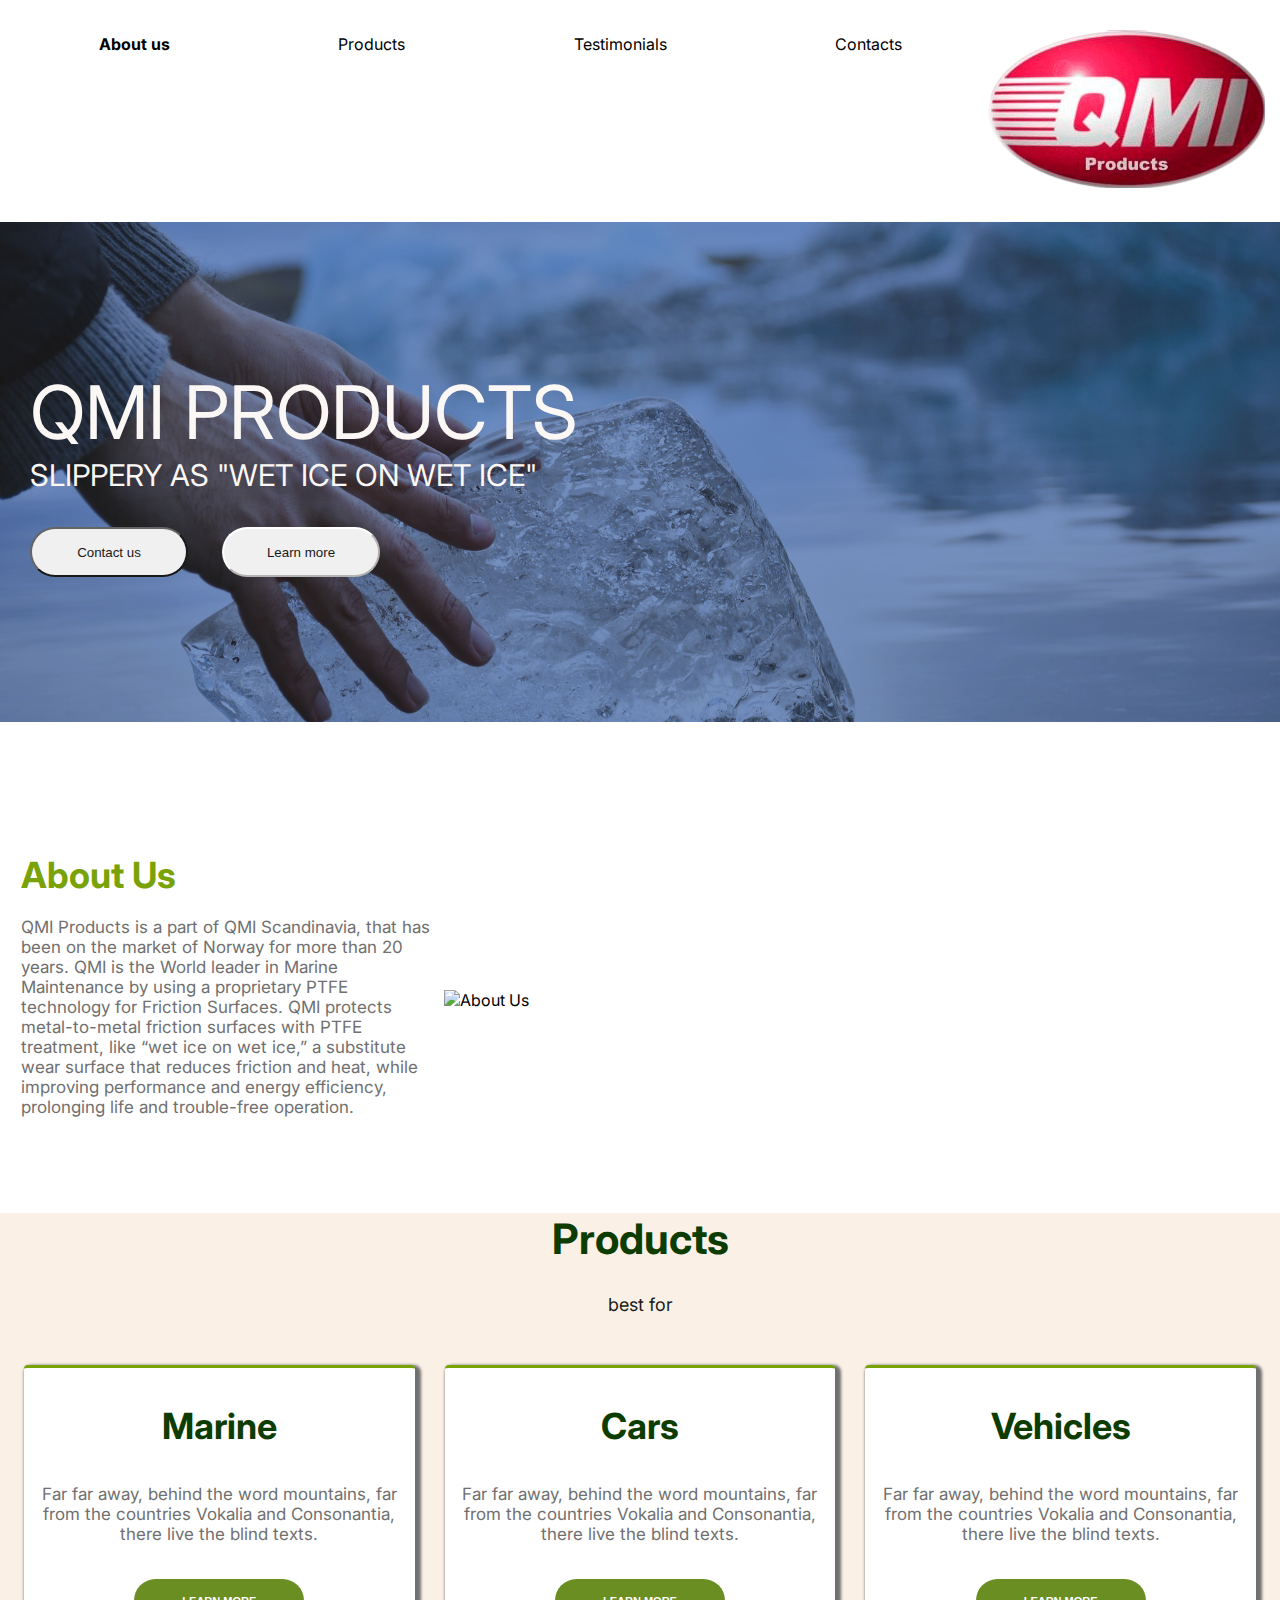
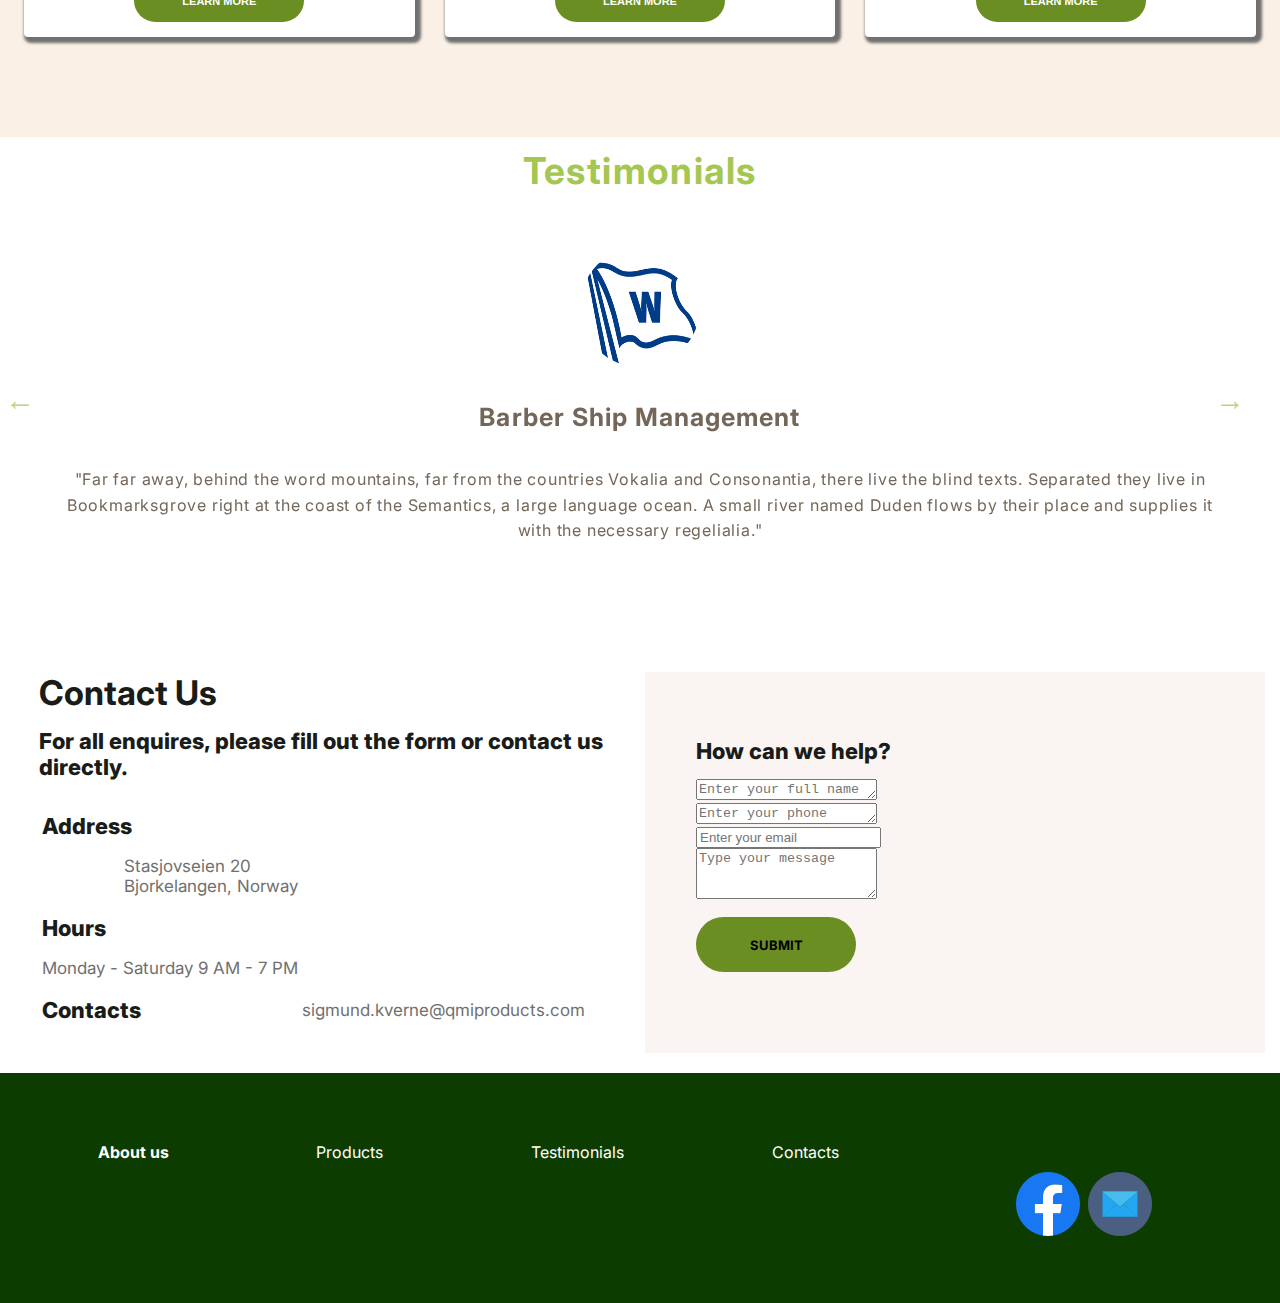
==== index.html @ 81935ef7 "More code added" ====
<!DOCTYPE html>
<html lang="en">

<head>
    <meta charset="UTF-8">
    <meta name="viewport" content="width=device-width, initial-scale=1.0">
    <title>QMI Products</title>
    <link href="https://cdn.jsdelivr.net/npm/bootstrap@5.0.0-beta1/dist/css/bootstrap.min.css" rel="stylesheet"
        integrity="sha384-giJF6kkoqNQ00vy+HMDP7azOuL0xtbfIcaT9wjKHr8RbDVddVHyTfAAsrekwKmP1" crossorigin="anonymous">
    <link rel="stylesheet" href="css/index.css">
    <link rel="stylesheet" href="css/slick.css">
    <link rel="stylesheet" href="css/slick-theme.css">
</head>

<body>
    <header>
        <nav>
            
            <label class="burger-menu-icon" for="burger-checkbox">☰</label>
            <input type="checkbox" id="burger-checkbox">
            <div class="menu">
                <a href="#about-us" class="selected">About us</a>
                <a href="#our-services">Products</a>
                <a href="#mediateca">Testimonials</a>
                <a href="#contacts">Contacts</a>
            </div>
            <div class="main-logo">
                <img src="img/qmi-logo.png" alt="QMI Products logo">
            </div>
        </nav>
        <div id="banner">
            <p id="qmi">qmi products</p>
            <p id="as-ice">slippery as "wet ice on wet ice"</p>
            <div>
                <button type="button" class="btn btn-danger button"><a href="#contacts"></a>Contact us</button>
                <button type="button" class="btn btn-outline-danger"><a href="#about-us"></a>Learn more</button>
            </div>
        </div>
    </header>
    <main>
        <section id="about-us">
            <img src="img/about-us.jpg" alt="About Us" class="about-us-img"> 
            <h2 class="about-us-header">About Us</h2>
            <p class="about-us-text">QMI Products is a part of QMI Scandinavia, that has been on the market of Norway
                for more than 20 years. QMI is the World leader in Marine Maintenance by using a proprietary PTFE
                technology for Friction Surfaces. QMI protects metal-to-metal friction surfaces with PTFE treatment,
                like “wet ice on wet ice,” a substitute wear surface that reduces friction and heat, while improving
                performance and energy efficiency, prolonging life and trouble-free operation.</p>
            
        </section>
        <section id="our-services">
            <h2 class="our-services-header">Products</h2>
            <p class="our-services-text">best for</p>
            <div class="service-list">
                <article class="services">
                    <h3 class="header-services">Marine</h3>
                    <!-- <img src="img/marine.jpg" alt="White boat sailing"> -->
                    <p class="text-services">Far far away, behind the word mountains, far from the countries Vokalia and
                        Consonantia, there live the blind texts.</p>
                    <a href="#">
                        <button class="order-button">Learn more</button>
                    </a>
                </article>
                <article class="services">
                    <h3 class="header-services">Cars</h3>
                    <!-- <img src="img/car.jpg" alt="Red convertible car driving on a highway"> -->
                    <p class="text-services">Far far away, behind the word mountains, far from the countries Vokalia and
                        Consonantia, there live the blind texts.</p>
                    <a href="#">
                        <button class="order-button">Learn more</button>
                    </a>
                </article>
                <article class="services">
                    <h3 class="header-services">Vehicles</h3>
                    <!-- <img src="img/bike.jpg" alt="Harely Davidson"> -->
                    <p class="text-services">Far far away, behind the word mountains, far from the countries Vokalia and
                        Consonantia, there live the blind texts.</p>
                    <a href="#">
                        <button class="order-button">Learn more</button>
                    </a>
                </article>
            </div>
        </section>

        <article class="reviews">
            <p class="reviews_text">Testimonials</p>
            <div class="client_slider">
                <div class="slide">
                    <img src="img/barber-ship-management.png" alt="BSM logo" class="reviews_img">
                    <p class="name_client">Barber Ship Management</p>
                    <p class="clients_text">"Far far away, behind the word mountains, far from the countries Vokalia and
                        Consonantia, there live the blind texts. Separated they live in Bookmarksgrove right at the
                        coast of the Semantics, a large language ocean. A small river named Duden flows by their place
                        and supplies it with the necessary regelialia."</p>
                </div>
                <div class="slide">
                    <img src="img/sea-pride.jpg" alt="Sea Pride boat" class="reviews_img">
                    <p class="name_client">Sea Pride</p>
                    <p class="clients_text">"Far far away, behind the word mountains, far from the countries Vokalia and
                        Consonantia, there live the blind texts. Separated they live in Bookmarksgrove right at the
                        coast of the Semantics, a large language ocean. A small river named Duden flows by their place
                        and supplies it with the necessary regelialia."</p>
                </div>
                <div class="slide">
                    <img src="img/gc-parana.jpg" alt="GC Parana boat" class="reviews_img">
                    <p class="name_client">GC PARANA (WESNAV)</p>
                    <p class="clients_text">"Far far away, behind the word mountains, far from the countries Vokalia and
                        Consonantia, there live the blind texts. Separated they live in Bookmarksgrove right at the
                        coast of the Semantics, a large language ocean. A small river named Duden flows by their place
                        and supplies it with the necessary regelialia."</p>
                </div>
            </div>
        </article>
    </main>
    <footer>
        <section id="contacts">
            <div class="contacts-main">
                <h2 class="contacts-header">Contact Us</h2>
                <p class="contacts-text">For all enquires, please fill out the form or contact us directly.</p>
                <table>
                    <tr>
                        <td rowspan="2" class="contacts-text">Address</td>
                        <td class="contacts-data">Stasjovseien 20<br> Bjorkelangen, Norway</td>
                    </tr>

                    <tr>
                        <td class="contacts-text">Hours</td>
                        <td class="contacts-data">Monday - Saturday 9 AM - 7 PM</td>
                    </tr>
                    <tr>
                        <td rowspan="2" class="contacts-text">Contacts</td>
                        <td>
                            <a class="contacts-data"
                                href="mailto:sigmund.kverne@qmiproducts.com">sigmund.kverne@qmiproducts.com</a>
                        </td>
                    </tr>
                </table>
            </div>
            <form method="POST" action="#">
                <p class="contacts-text">How can we help?</p>
                <div class="mb-3">
                    <label for="exampleFormControlTextarea1" class="form-label"></label>
                    <textarea class="form-control" id="exampleFormControlTextarea1" rows="1"
                        placeholder="Enter your full name"></textarea>
                </div>
                <div class="mb-3">
                    <label for="exampleFormControlTextarea1" class="form-label"></label>
                    <textarea class="form-control" id="exampleFormControlTextarea1" rows="1"
                        placeholder="Enter your phone number"></textarea>
                </div>
                <div class="mb-3">
                    <label for="exampleInputEmail1" class="form-label"></label>
                    <input type="email" class="form-control" id="exampleInputEmail1" aria-describedby="emailHelp"
                        placeholder="Enter your email">
                </div>

                <div class="mb-3">
                    <label for="exampleFormControlTextarea1" class="form-label"></label>
                    <textarea class="form-control" id="exampleFormControlTextarea1" rows="3"
                        placeholder="Type your message"></textarea>
                </div>
                <button type="submit" class="btn btn-primary form-btn">Submit</button>
            </form>

        </section>
        <div id="footer-menu">
            <a href="#about-us" class="selected">About us</a>
            <a href="#our-services">Products</a>
            <a href="#mediateca">Testimonials</a>
            <a href="#contacts">Contacts</a>
            <div class="footer-socials">
                <a href="#"><img src="img/facebook-icon.png" alt="Facebook icon"></a>
                <a href="#"><img src="img/email-icon.png" alt="Email icon"></a>
            </div>
        </div>
    </footer>
    <script src="https://cdn.jsdelivr.net/npm/bootstrap@5.0.0-beta1/dist/js/bootstrap.bundle.min.js"
        integrity="sha384-ygbV9kiqUc6oa4msXn9868pTtWMgiQaeYH7/t7LECLbyPA2x65Kgf80OJFdroafW"
        crossorigin="anonymous"></script>
    <script src='js/index.js'></script>
    <script src="js/jquery.min.js"></script>
    <script src="js/slick.min.js"></script>
    <script src="js/slider.js"></script>
    <script src="js/client_slider.js"></script>
</body>

</html>
---- css/index.css ----
@import url("https://fonts.googleapis.com/css2?family=Inter:wght@200;300;600;800 &display=swap");
:root {
  font-family: "Inter", sans-serif;
  --main-color: rgb(235,235,235);
}

 h1, h2, p, a, div, article, nav, section {
    margin: 0;
    padding: 0;
}

:root {
    --menu-color: #000000; 
    --menu-hover-color: rgb(31,92,138); 
    --h1-color: rgb(251,247,245); 
    --contact-form-color: #faf5f2; 
    --background-color: #6685BA; 
    --about-us-h-color: #79a207; 
    --serv-border-color: #79a207; 
    --subheader-color: #0d3c00;
    --header-sev-color: #0d3c00;
    --learning-text-color: #0d3c00;
    --footer-back-color: #0d3c00;
    --main-text-color: #707070;
    --our-srv-back-color: #FAF0E6;
    --service-text-color: #191c18;
    --mediateca-main-color: #191c18;
    --contacts-text-color:#191c18;
    --serv-back-color: #ffffff;
    --order-button-color: #ffffff;
    --fotter-font-color: #ffffff;
    --destroy-btn-color: #951B35;
    scroll-behavior: smooth;
}

body {
    max-width: 1500px;
    margin: auto;
}

nav {
    padding: 30px 15px 30px 15px;
}



#burger-checkbox {
    display: none;
}

.burger-menu-icon {
    font-size: 2rem;
}

header nav .menu {
    display: none;
}

header nav input:checked ~ .menu {
    display: block;
}

.menu a {
    font-family: "Inter", sans-serif;
    color: var(--menu-color);
    text-decoration: none;
    border: 1px solid transparent;
    display: block;
    padding: 3px;
}

.menu a:hover {
    color: var(--menu-hover-color);
}

a {
    text-decoration: none;
}

.selected {
    font-weight: bold;
}

@media(min-width: 530px) {
    header nav {
        display: flex;
    }

    header nav input:checked ~ .menu {
        display: flex;
    }

    .burger-menu-icon {
        display: none;
    }

    header nav .menu {
        display: flex;
        flex: 1;
        justify-content: space-around;
    }
}

#banner {
    font-family: "Inter", serif;
    color: var(--h1-color);
    background-image: url(../img/hands-on-ice.jpg);
    background-size: cover;
    background-position: center;
    min-height: 500px;
    display: flex;
    align-items: flex-start;
    justify-content: center;
    flex-direction: column;
    opacity: 0.9;
    top: 0;
    left: 0;
    bottom: 0;
    right: 0;
    z-index: -1;
    background-blend-mode: multiply;
    background-color: var(--background-color);
}

#qmi {
    font-size: 74px;
    text-transform: uppercase;
}

#as-ice {
    font-size: 30px;
    text-transform: uppercase;
    margin-bottom: 34px;
}

.btn-danger, btn-outline-danger {
    border-radius: 25px;
    height: 50px;
    width: 158px;
    margin-left: 30px;
}

.btn-outline-danger {
    border-radius: 25px;
    border-color: rgb(255,255,255);
    height: 50px;
    width: 158px;
    margin-left: 30px;
}

h1 {
    font-size: 74px;
    color: var(--h1-color);
    padding-left: 30px;
}


#banner p {
    padding-left: 30px;
}


#about-us {
    font-family: "Inter", sans-serif;
    padding: 130px 10px 65px 20px;
    border: 1px solid transparent;
}

.about-us-header {
    font-size: 36px;
    color: var(--about-us-h-color);
    display: flex;
    justify-content: flex-start;
}


.about-us-text {
    font-size: 17px;
    font-weight: 400;
    color: var(--main-text-color);
    padding: 0 0 30px 0;
    display: flex;
    justify-content: flex-start;
}

.about-us-img {
    width: 100%;
    margin: auto;
    display: block;
}

@media(min-width: 850px) {
    #about-us {
        display: grid;
        grid-gap: 10px;
        grid-template-columns: 1fr 2fr;
        justify-content: center;
    }

    .about-us-header {
        grid-column: 1;
        grid-row: 1;
    }


    .about-us-text {
        grid-column: 1;
        grid-row: 3;
    }

    .about-us-img {
        grid-column: 2;
        grid-row: 1 / span 3;
        justify-self: start;
    }
}

#our-services {
    background-color: var(--our-srv-back-color);
    padding: 0 24px 0 24px;
    padding-bottom: 50px;
}

.our-services-header {
    font-family: "Inter", serif;
    font-size: 42px;
    color: var(--subheader-color);
    display: flex;
    justify-content: center;
}

.our-services-text {
    font-family: "Inter", sans-serif;
    font-size: 18px;
    color: var(--service-text-color);
    display: flex;
    justify-content: center;
    padding-top: 30px;
}

.services {
    background-color: var(--serv-back-color);
    font-family: "Inter", sans-serif;
    border-style: solid hidden hidden hidden;
    border-color: var(--serv-border-color) var(--serv-back-color) var(--serv-back-color) var(--serv-back-color);
    border-radius: 4px;
    margin-top: 50px;
    padding: 0 15px 0 15px;
    display: flex;
    flex-direction: column;
    justify-content: center;
    align-items: center;
    margin-bottom: 50px;
    box-shadow: 3px 3px 3px 3px var(--main-text-color);
}


.header-services {
    font-size: 36px;
    color: var(--header-sev-color);
    text-align: center;
    display: flex;
    justify-content: center;
}

.text-services {
    font-size: 17px;
    text-align: center;
    color: var(--main-text-color);
    padding-bottom: 20px;
    display: flex;
    justify-content: center;
}

.order-button {
    font-size: 11px;
    font-weight: bold;
    text-transform: uppercase;
    color: var(--order-button-color);
    background-color: #6B8E23;
    margin-top: 15px;
    margin-bottom: 15px;
    border: 1px hidden;
    width: 170px;
    height: 43px;
    border-radius: 30px;
    display: flex;
    justify-content: center;
    align-items: center;
    align-self: center;
}


.order-button a {
    text-decoration: none;
    color: #ffffff;
}

@media (min-width: 780px) {
    .service-list {
        display: grid;
        grid-template-columns: repeat(2, 1fr);
        grid-gap: 30px;
    }
}

@media (min-width: 900px) {
    .service-list {
        grid-template-columns: repeat(3, 1fr);
    }
}

.reviews{
    width: 1170px;
    height: 485px;
    top: 567px;
    margin: auto;
}

.client_slider{
    width: 1170px;
    top: 65px;
}

.reviews_text{
    font-family: "Inter", sans-serif;
    color:#A5C752;
    font-size: 37px;
    font-weight: 700;
    text-align: center;
    letter-spacing: .042em;
    margin: auto;
    position: relative;
    top: 11px;
}

.reviews_img{
    width: 120px;
    height: 120px;
    border-radius: 100px;
    display: flex;
    justify-content: center;
    margin: auto;
}


.name_client{
    font-family: "Inter", sans-serif;
    color:#74675a;
    font-size: 25px;
    font-weight: 700;
    text-align: center;
    letter-spacing: .042em;
    margin: auto;
    position: relative;
    top: 35px;
}

.clients_text{
    line-height: 1.6;
    font-family: "Inter", sans-serif;
    font-weight: 400;
    text-decoration: none;
    font-style: normal;
    letter-spacing: .05em;
    color: #74675a;
    text-align: center;
    margin-top: 70px;
}

/*
@media (min-width: 770px) {
    .reviews {
        display: grid;
        grid-template-columns: repeat(2, 1fr);
        grid-gap: 30px;
    }
}

@media (min-width: 990px) {
    .reviews {
        grid-template-columns: repeat(3, 1fr);
    }
}
*/


#contacts {
    margin: 50px 15px 0 15px;
    text-align: left;
}

.contacts-main {
    display: flex;
    flex-direction: column;
    padding: 0 24px 0 24px;
    align-items: flex-start;
}

.contacts-header {
    font-family: "Inter", serif;
    font-size: 34px;
    color: var(--contacts-text-color);
    display: flex;
    justify-content: flex-start;
}

.contacts-text {
    font-family: "Inter", sans-serif;
    font-size: 22px;
    font-weight: 800;
    margin: 15px 0 15px 0;
    color: var(--contacts-text-color);
    display: flex;
    justify-content: flex-start;
}

.contacts-data {
    font-family: "Inter", sans-serif;
    font-size: 17px;
    color: var(--main-text-color);
    display: flex;
    justify-content: flex-end;
}

.location-img {
    width: 100%;
    margin: auto;
    display: block;
    padding: 15px 0 15px 0;
}

form {
    background-color: var(--contact-form-color);
    font-family: "Inter", sans-serif;
    font-size: 14px;
    color: var(--main-text-color);
    border: 1px solid transparent;
    padding: 50px;
    margin-bottom: 20px;
    text-align: left;
}

@media (min-width: 780px) {
    #contacts {
        display: grid;
        grid-gap: 10px;
        grid-template-columns: 1fr 1fr;
        justify-content: center;
    }
}

.form-btn {
    background-color: #6B8E23;
    font-family: "Inter", bold;
    font-size: 13px;
    text-align: center;
    border: 1px hidden;
    width: 160px;
    height: 55px;
    border-radius: 30px;
    font-weight: bold;
    text-transform: uppercase;
    margin-top: 15px;
    margin-bottom: 30px;
    border-radius: 30px;
    display: flex;
    justify-content: center;
    justify-self: start;
    align-items: center;
}

#footer-menu {
    background-color: var(--footer-back-color);
    padding: 65px 24px 30px 24px;
}

#footer-menu a {
    font-family: "Inter", sans-serif;
    color: var(--fotter-font-color);
    text-decoration: none;
    border: 1px solid transparent;
    padding: 3px;
    display: block;
    text-align: center;
}

#footer-menu a:hover {
    color: var(--menu-hover-color);
}

.footer-socials {
    display: flex;
    margin-bottom: 15px 32px 15px 32px;
    font-size: 12px;
    margin: 30px;
    color: var(--contact-form-color);
}

@media (min-width: 600px) {
    #footer-menu {
        display: flex;
        flex-direction: row;
        justify-content: space-around;
    }
}
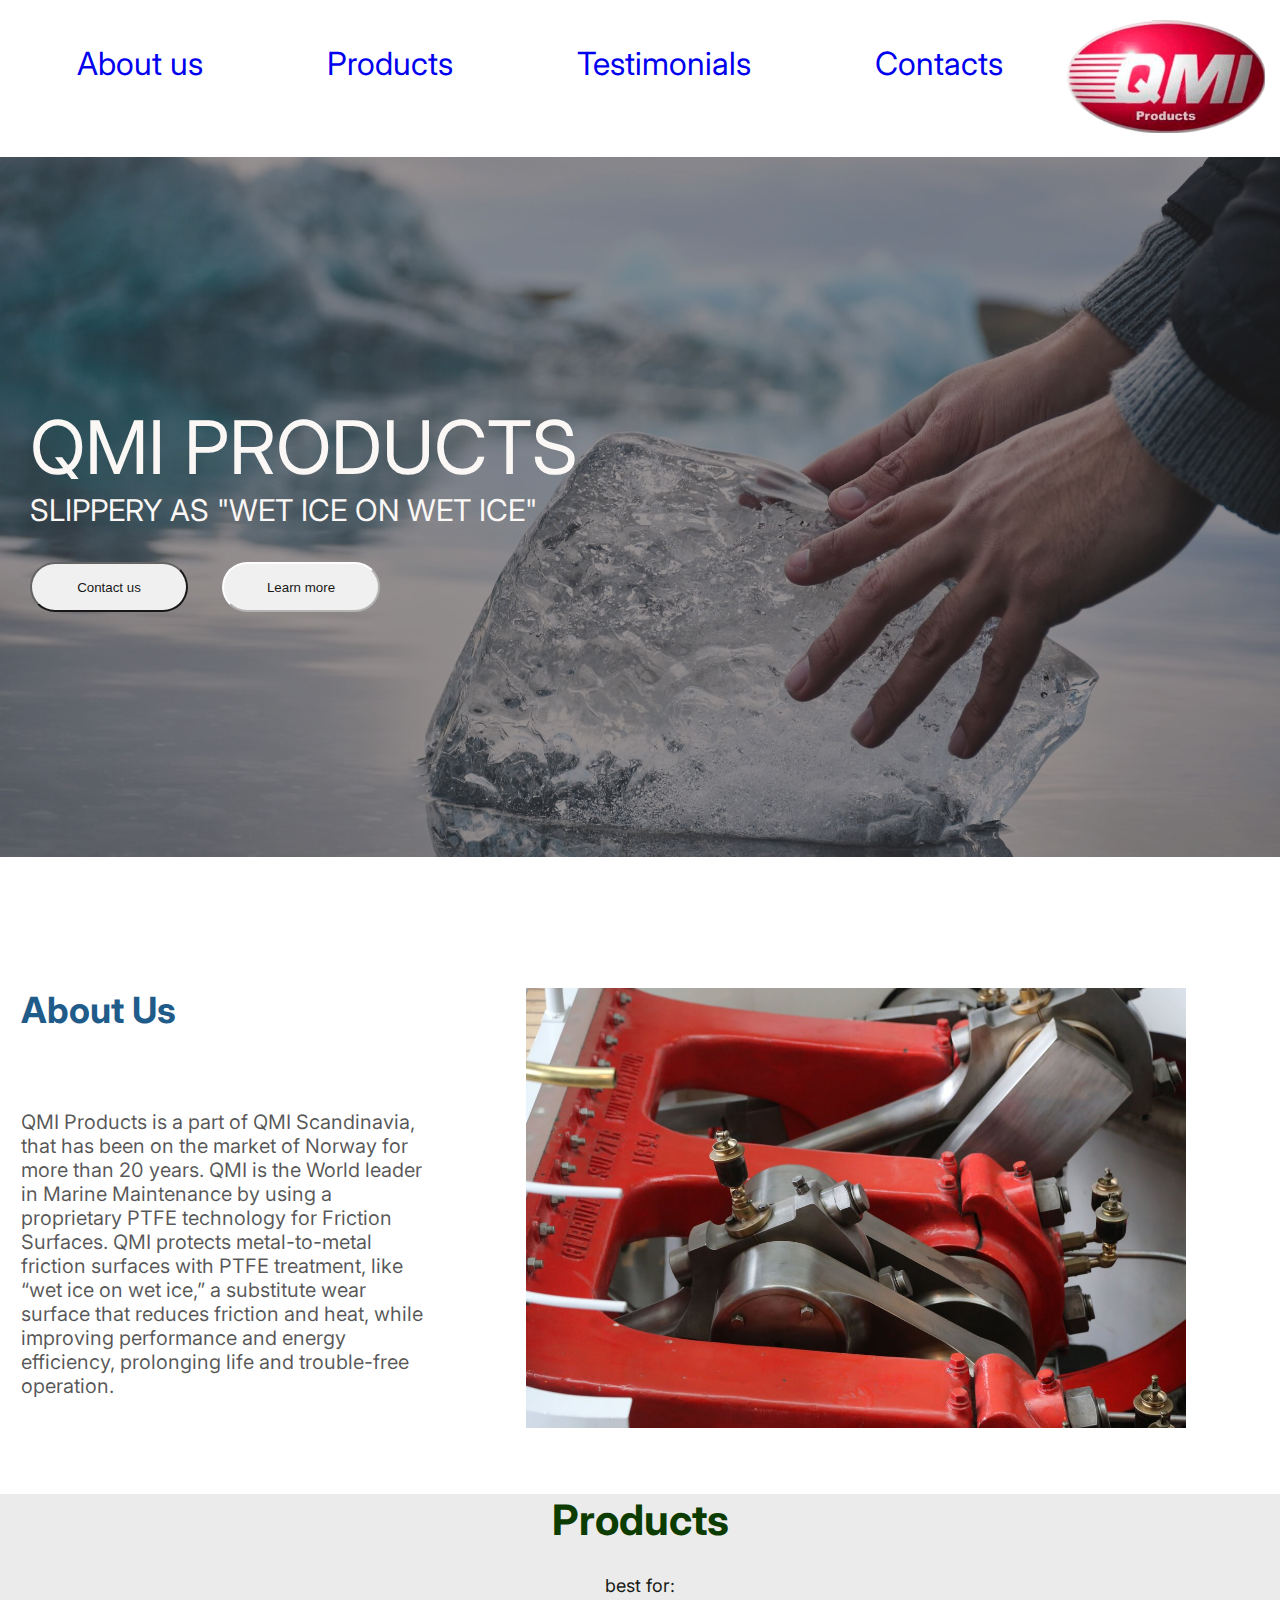
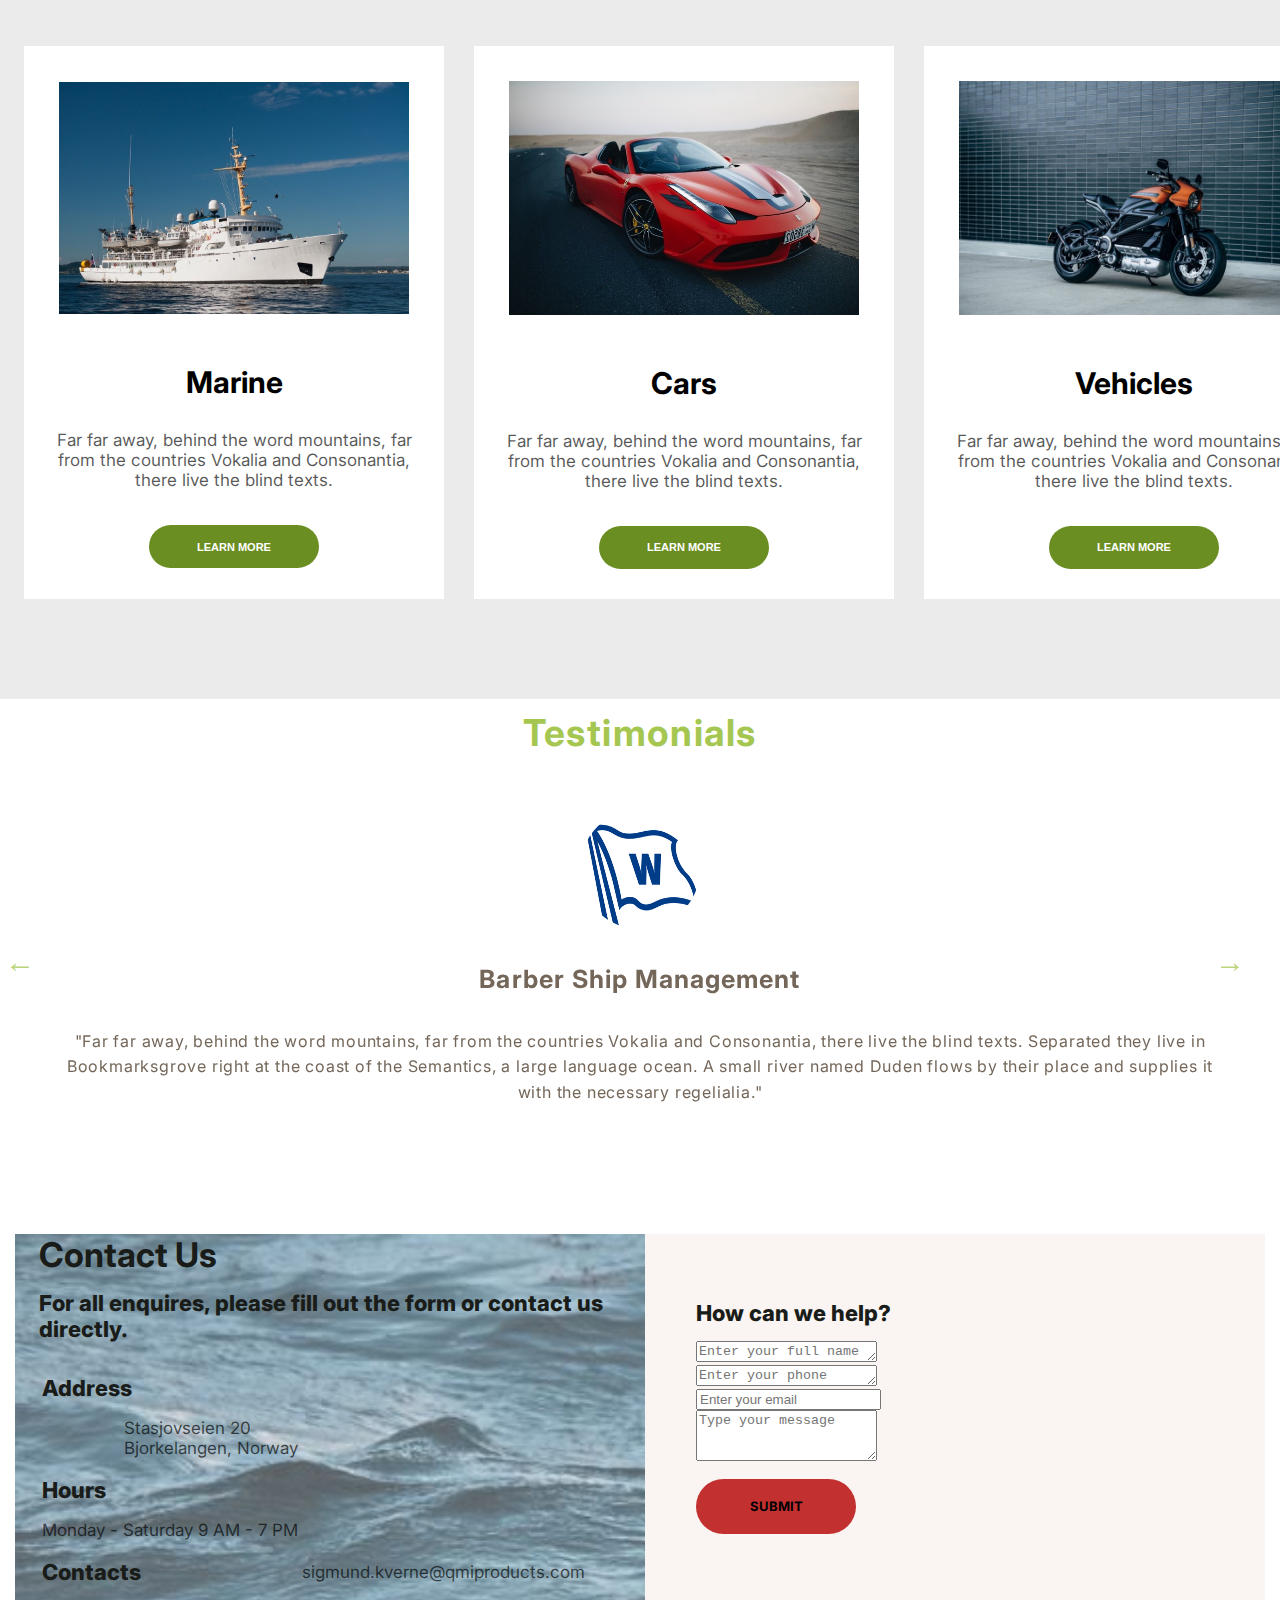
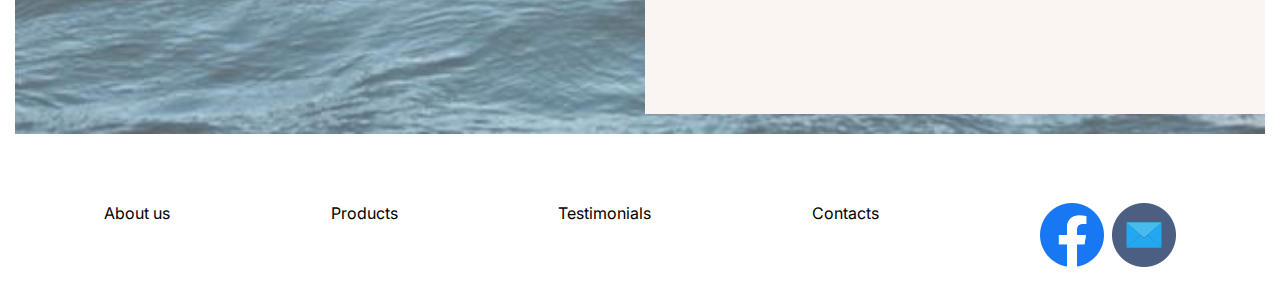
==== commit 781df39a: "Sample code" ====
--- a/index.html
+++ b/index.html
@@ -15,13 +15,12 @@
 <body>
     <header>
         <nav>
-            
             <label class="burger-menu-icon" for="burger-checkbox">☰</label>
             <input type="checkbox" id="burger-checkbox">
             <div class="menu">
-                <a href="#about-us" class="selected">About us</a>
-                <a href="#our-services">Products</a>
-                <a href="#mediateca">Testimonials</a>
+                <a href="#about">About us</a>
+                <a href="#products">Products</a>
+                <a href="#testimonials">Testimonials</a>
                 <a href="#contacts">Contacts</a>
             </div>
             <div class="main-logo">
@@ -32,79 +31,80 @@
             <p id="qmi">qmi products</p>
             <p id="as-ice">slippery as "wet ice on wet ice"</p>
             <div>
-                <button type="button" class="btn btn-danger button"><a href="#contacts"></a>Contact us</button>
-                <button type="button" class="btn btn-outline-danger"><a href="#about-us"></a>Learn more</button>
+               <a href="#contacts"><button type="button" class="btn btn-danger button">Contact us</button></a>
+                <a href="#about"><button type="button" class="btn btn-outline-danger">Learn more</button></a>
             </div>
         </div>
     </header>
     <main>
-        <section id="about-us">
-            <img src="img/about-us.jpg" alt="About Us" class="about-us-img"> 
-            <h2 class="about-us-header">About Us</h2>
-            <p class="about-us-text">QMI Products is a part of QMI Scandinavia, that has been on the market of Norway
+        <section id="about">
+            <img src="img/red-engine.jpg" alt="Red engine" class="about-img"> 
+            <h2 class="about-header">About Us</h2>
+            <p class="about-text">QMI Products is a part of QMI Scandinavia, that has been on the market of Norway
                 for more than 20 years. QMI is the World leader in Marine Maintenance by using a proprietary PTFE
                 technology for Friction Surfaces. QMI protects metal-to-metal friction surfaces with PTFE treatment,
                 like “wet ice on wet ice,” a substitute wear surface that reduces friction and heat, while improving
                 performance and energy efficiency, prolonging life and trouble-free operation.</p>
             
         </section>
-        <section id="our-services">
-            <h2 class="our-services-header">Products</h2>
-            <p class="our-services-text">best for</p>
-            <div class="service-list">
-                <article class="services">
-                    <h3 class="header-services">Marine</h3>
-                    <!-- <img src="img/marine.jpg" alt="White boat sailing"> -->
-                    <p class="text-services">Far far away, behind the word mountains, far from the countries Vokalia and
+        <section id="products">
+            <h2 class="products-header">Products</h2>
+            <p class="products-text">best for:</p>
+            <div class="products-list">
+                <article class="products">
+                    <img src="img/marine.jpg" alt="White boat sailing">
+                    <h3 class="header-products">Marine</h3>
+                    <p class="text-products">Far far away, behind the word mountains, far from the countries Vokalia and
                         Consonantia, there live the blind texts.</p>
                     <a href="#">
-                        <button class="order-button">Learn more</button>
+                        <button class="learn-more-button">Learn more</button>
                     </a>
                 </article>
-                <article class="services">
-                    <h3 class="header-services">Cars</h3>
-                    <!-- <img src="img/car.jpg" alt="Red convertible car driving on a highway"> -->
-                    <p class="text-services">Far far away, behind the word mountains, far from the countries Vokalia and
+                <article class="products">
+                    
+                    <img src="img/car.jpg" alt="Red convertible car driving on a highway">
+                    <h3 class="header-products">Cars</h3>
+                    <p class="text-products">Far far away, behind the word mountains, far from the countries Vokalia and
                         Consonantia, there live the blind texts.</p>
                     <a href="#">
-                        <button class="order-button">Learn more</button>
+                        <button class="learn-more-button">Learn more</button>
                     </a>
                 </article>
-                <article class="services">
-                    <h3 class="header-services">Vehicles</h3>
-                    <!-- <img src="img/bike.jpg" alt="Harely Davidson"> -->
-                    <p class="text-services">Far far away, behind the word mountains, far from the countries Vokalia and
+                <article class="products">
+                    <img src="img/bike.jpg" alt="Harely Davidson">
+                    <h3 class="header-products">Vehicles</h3>
+                    <p class="text-products">Far far away, behind the word mountains, far from the countries Vokalia and
                         Consonantia, there live the blind texts.</p>
                     <a href="#">
-                        <button class="order-button">Learn more</button>
+                        <button class="learn-more-button">Learn more</button>
                     </a>
                 </article>
             </div>
         </section>
 
-        <article class="reviews">
-            <p class="reviews_text">Testimonials</p>
-            <div class="client_slider">
+        <article class="testimonials">
+            <p class="testimonials-text" id="testimonials">Testimonials</p>
+            <div class="testimonials-slider">
                 <div class="slide">
-                    <img src="img/barber-ship-management.png" alt="BSM logo" class="reviews_img">
-                    <p class="name_client">Barber Ship Management</p>
-                    <p class="clients_text">"Far far away, behind the word mountains, far from the countries Vokalia and
+                    <img src="img/barber-ship-management.png" alt="BSM logo" class="testimonials-img">
+                    <p class="costumer-name">Barber Ship Management</p>
+                    <p class="costumer-text">"Far far away, behind the word mountains, far from the countries Vokalia and
                         Consonantia, there live the blind texts. Separated they live in Bookmarksgrove right at the
                         coast of the Semantics, a large language ocean. A small river named Duden flows by their place
                         and supplies it with the necessary regelialia."</p>
                 </div>
                 <div class="slide">
-                    <img src="img/sea-pride.jpg" alt="Sea Pride boat" class="reviews_img">
-                    <p class="name_client">Sea Pride</p>
-                    <p class="clients_text">"Far far away, behind the word mountains, far from the countries Vokalia and
+                    <img src="img/sea-pride.jpg" alt="Sea Pride boat" class="testimonials-img">
+                    <p class="costumer-name">Sea Pride</p>
+                    <p class="costumer-text">"Far far away, behind the word mountains, far from the countries Vokalia and
                         Consonantia, there live the blind texts. Separated they live in Bookmarksgrove right at the
                         coast of the Semantics, a large language ocean. A small river named Duden flows by their place
                         and supplies it with the necessary regelialia."</p>
                 </div>
                 <div class="slide">
-                    <img src="img/gc-parana.jpg" alt="GC Parana boat" class="reviews_img">
-                    <p class="name_client">GC PARANA (WESNAV)</p>
-                    <p class="clients_text">"Far far away, behind the word mountains, far from the countries Vokalia and
+                    <img src="img/gc-parana.jpg" alt="GC Parana boat" class="testimonials-img">
+                    <p class="costumer-name">GC PARANA (WESNAV)</p>
+                    <p class="costumer-text">"Far far away, behind the word mountains, far from the countries Vokalia and
                         Consonantia, there live the blind texts. Separated they live in Bookmarksgrove right at the
                         coast of the Semantics, a large language ocean. A small river named Duden flows by their place
                         and supplies it with the necessary regelialia."</p>
@@ -164,9 +164,9 @@
 
         </section>
         <div id="footer-menu">
-            <a href="#about-us" class="selected">About us</a>
-            <a href="#our-services">Products</a>
-            <a href="#mediateca">Testimonials</a>
+            <a href="#about">About us</a>
+            <a href="#products">Products</a>
+            <a href="#testimonials">Testimonials</a>
             <a href="#contacts">Contacts</a>
             <div class="footer-socials">
                 <a href="#"><img src="img/facebook-icon.png" alt="Facebook icon"></a>
@@ -177,11 +177,9 @@
     <script src="https://cdn.jsdelivr.net/npm/bootstrap@5.0.0-beta1/dist/js/bootstrap.bundle.min.js"
         integrity="sha384-ygbV9kiqUc6oa4msXn9868pTtWMgiQaeYH7/t7LECLbyPA2x65Kgf80OJFdroafW"
         crossorigin="anonymous"></script>
-    <script src='js/index.js'></script>
     <script src="js/jquery.min.js"></script>
     <script src="js/slick.min.js"></script>
-    <script src="js/slider.js"></script>
-    <script src="js/client_slider.js"></script>
+    <script src="js/testimonials-slider.js"></script>
 </body>
 
 </html>--- a/css/index.css
+++ b/css/index.css
@@ -10,26 +10,24 @@
 }
 
 :root {
-    --menu-color: #000000; 
+    --menu-color: rgb(0,0,0); 
     --menu-hover-color: rgb(31,92,138); 
     --h1-color: rgb(251,247,245); 
     --contact-form-color: #faf5f2; 
-    --background-color: #6685BA; 
-    --about-us-h-color: #79a207; 
+    --background-color:  rgb(138, 132, 132);  
+    --about-h-color: rgb(31,92,138); 
     --serv-border-color: #79a207; 
     --subheader-color: #0d3c00;
     --header-sev-color: #0d3c00;
     --learning-text-color: #0d3c00;
     --footer-back-color: #0d3c00;
-    --main-text-color: #707070;
-    --our-srv-back-color: #FAF0E6;
-    --service-text-color: #191c18;
-    --mediateca-main-color: #191c18;
+    --main-text-color:  rgba(0, 0, 0, 0.664);
+    --our-srv-back-color: rgb(235,235,235);
+    --products-text-color: #191c18;
     --contacts-text-color:#191c18;
     --serv-back-color: #ffffff;
-    --order-button-color: #ffffff;
-    --fotter-font-color: #ffffff;
-    --destroy-btn-color: #951B35;
+    --learn-more-button-color: #ffffff;
+    --footer-font-color: rgb(0,0,0);
     scroll-behavior: smooth;
 }
 
@@ -39,7 +37,8 @@
 }
 
 nav {
-    padding: 30px 15px 30px 15px;
+    padding: 20px 15px 20px 15px;
+    color: var(--background-color);
 }
 
 
@@ -62,11 +61,14 @@
 
 .menu a {
     font-family: "Inter", sans-serif;
+    font-size: 2em;
+    font-weight: 600
     color: var(--menu-color);
     text-decoration: none;
     border: 1px solid transparent;
     display: block;
     padding: 3px;
+    margin-top: 20px;
 }
 
 .menu a:hover {
@@ -77,8 +79,9 @@
     text-decoration: none;
 }
 
-.selected {
-    font-weight: bold;
+.main-logo img {
+  
+  width: 200px;
 }
 
 @media(min-width: 530px) {
@@ -107,7 +110,7 @@
     background-image: url(../img/hands-on-ice.jpg);
     background-size: cover;
     background-position: center;
-    min-height: 500px;
+    min-height: 700px;
     display: flex;
     align-items: flex-start;
     justify-content: center;
@@ -133,7 +136,7 @@
     margin-bottom: 34px;
 }
 
-.btn-danger, btn-outline-danger {
+.btn-danger {
     border-radius: 25px;
     height: 50px;
     width: 158px;
@@ -148,11 +151,13 @@
     margin-left: 30px;
 }
 
+/*
 h1 {
     font-size: 74px;
     color: var(--h1-color);
     padding-left: 30px;
 }
+*/
 
 
 #banner p {
@@ -160,22 +165,23 @@
 }
 
 
-#about-us {
+#about {
     font-family: "Inter", sans-serif;
     padding: 130px 10px 65px 20px;
     border: 1px solid transparent;
 }
 
-.about-us-header {
+.about-header {
     font-size: 36px;
-    color: var(--about-us-h-color);
+    color: var(--about-h-color);
     display: flex;
     justify-content: flex-start;
-}
-
-
-.about-us-text {
-    font-size: 17px;
+
+}
+
+
+.about-text {
+    font-size: 20px;
     font-weight: 400;
     color: var(--main-text-color);
     padding: 0 0 30px 0;
@@ -183,45 +189,49 @@
     justify-content: flex-start;
 }
 
-.about-us-img {
-    width: 100%;
+.about-img {
+    width: 80%;
     margin: auto;
     display: block;
 }
 
 @media(min-width: 850px) {
-    #about-us {
+    #about {
         display: grid;
         grid-gap: 10px;
         grid-template-columns: 1fr 2fr;
         justify-content: center;
     }
 
-    .about-us-header {
+    .about-header {
         grid-column: 1;
         grid-row: 1;
     }
 
 
-    .about-us-text {
+    .about-text {
         grid-column: 1;
         grid-row: 3;
     }
 
-    .about-us-img {
+    .about-img {
         grid-column: 2;
         grid-row: 1 / span 3;
         justify-self: start;
     }
 }
 
-#our-services {
+#products {
     background-color: var(--our-srv-back-color);
     padding: 0 24px 0 24px;
     padding-bottom: 50px;
 }
 
-.our-services-header {
+.products img {
+    width: 350px;
+    padding: 20px;
+}
+.products-header {
     font-family: "Inter", serif;
     font-size: 42px;
     color: var(--subheader-color);
@@ -229,41 +239,37 @@
     justify-content: center;
 }
 
-.our-services-text {
+.products-text {
     font-family: "Inter", sans-serif;
     font-size: 18px;
-    color: var(--service-text-color);
+    color: var(--products-text-color);
     display: flex;
     justify-content: center;
     padding-top: 30px;
 }
 
-.services {
+.products {
     background-color: var(--serv-back-color);
     font-family: "Inter", sans-serif;
-    border-style: solid hidden hidden hidden;
-    border-color: var(--serv-border-color) var(--serv-back-color) var(--serv-back-color) var(--serv-back-color);
-    border-radius: 4px;
     margin-top: 50px;
-    padding: 0 15px 0 15px;
+    padding: 15px;
     display: flex;
     flex-direction: column;
     justify-content: center;
     align-items: center;
     margin-bottom: 50px;
-    box-shadow: 3px 3px 3px 3px var(--main-text-color);
-}
-
-
-.header-services {
-    font-size: 36px;
-    color: var(--header-sev-color);
-    text-align: center;
-    display: flex;
-    justify-content: center;
-}
-
-.text-services {
+   
+}
+
+.header-products {
+    font-size: 30px;
+    color: rgb(0,0,0);
+    text-align: center;
+    display: flex;
+    justify-content: center;
+}
+
+.text-products {
     font-size: 17px;
     text-align: center;
     color: var(--main-text-color);
@@ -272,11 +278,11 @@
     justify-content: center;
 }
 
-.order-button {
+.learn-more-button {
     font-size: 11px;
     font-weight: bold;
     text-transform: uppercase;
-    color: var(--order-button-color);
+    color: var(--learn-more-button-color);
     background-color: #6B8E23;
     margin-top: 15px;
     margin-bottom: 15px;
@@ -291,13 +297,13 @@
 }
 
 
-.order-button a {
+.learn-more-button a {
     text-decoration: none;
     color: #ffffff;
 }
 
 @media (min-width: 780px) {
-    .service-list {
+    .products-list {
         display: grid;
         grid-template-columns: repeat(2, 1fr);
         grid-gap: 30px;
@@ -305,24 +311,24 @@
 }
 
 @media (min-width: 900px) {
-    .service-list {
+    .products-list {
         grid-template-columns: repeat(3, 1fr);
     }
 }
 
-.reviews{
+.testimonials{
     width: 1170px;
     height: 485px;
     top: 567px;
     margin: auto;
 }
 
-.client_slider{
+.testimonials-slider{
     width: 1170px;
     top: 65px;
 }
 
-.reviews_text{
+.testimonials-text{
     font-family: "Inter", sans-serif;
     color:#A5C752;
     font-size: 37px;
@@ -334,7 +340,7 @@
     top: 11px;
 }
 
-.reviews_img{
+.testimonials-img{
     width: 120px;
     height: 120px;
     border-radius: 100px;
@@ -344,7 +350,7 @@
 }
 
 
-.name_client{
+.costumer-name{
     font-family: "Inter", sans-serif;
     color:#74675a;
     font-size: 25px;
@@ -356,7 +362,7 @@
     top: 35px;
 }
 
-.clients_text{
+.costumer-text{
     line-height: 1.6;
     font-family: "Inter", sans-serif;
     font-weight: 400;
@@ -369,16 +375,16 @@
 }
 
 /*
-@media (min-width: 770px) {
-    .reviews {
+@media (min-width: 780px) {
+    .testimonials {
         display: grid;
         grid-template-columns: repeat(2, 1fr);
         grid-gap: 30px;
     }
 }
 
-@media (min-width: 990px) {
-    .reviews {
+@media (min-width: 900px) {
+    .testimonials {
         grid-template-columns: repeat(3, 1fr);
     }
 }
@@ -388,6 +394,22 @@
 #contacts {
     margin: 50px 15px 0 15px;
     text-align: left;
+    background-image: url(../img/sea.jpeg);
+    background-size: cover;
+    background-position: center;
+    min-height: 500px;
+    /*display: flex;
+    align-items: flex-start;
+    justify-content: center;
+    flex-direction: column;
+    opacity: 0.8;
+    top: 0;
+    left: 0;
+    bottom: 0;
+    right: 0;
+    z-index: -1;
+    background-blend-mode: multiply;
+    background-color: rgb(155, 163, 168);*/ 
 }
 
 .contacts-main {
@@ -451,7 +473,7 @@
 }
 
 .form-btn {
-    background-color: #6B8E23;
+    background-color: rgb(194, 48, 48);
     font-family: "Inter", bold;
     font-size: 13px;
     text-align: center;
@@ -471,13 +493,13 @@
 }
 
 #footer-menu {
-    background-color: var(--footer-back-color);
+    /*background-color: var(--footer-back-color);*/
     padding: 65px 24px 30px 24px;
 }
 
 #footer-menu a {
     font-family: "Inter", sans-serif;
-    color: var(--fotter-font-color);
+    color: var(--footer-font-color);
     text-decoration: none;
     border: 1px solid transparent;
     padding: 3px;
@@ -492,10 +514,10 @@
 .footer-socials {
     display: flex;
     margin-bottom: 15px 32px 15px 32px;
-    font-size: 12px;
-    margin: 30px;
     color: var(--contact-form-color);
-}
+
+}
+
 
 @media (min-width: 600px) {
     #footer-menu {
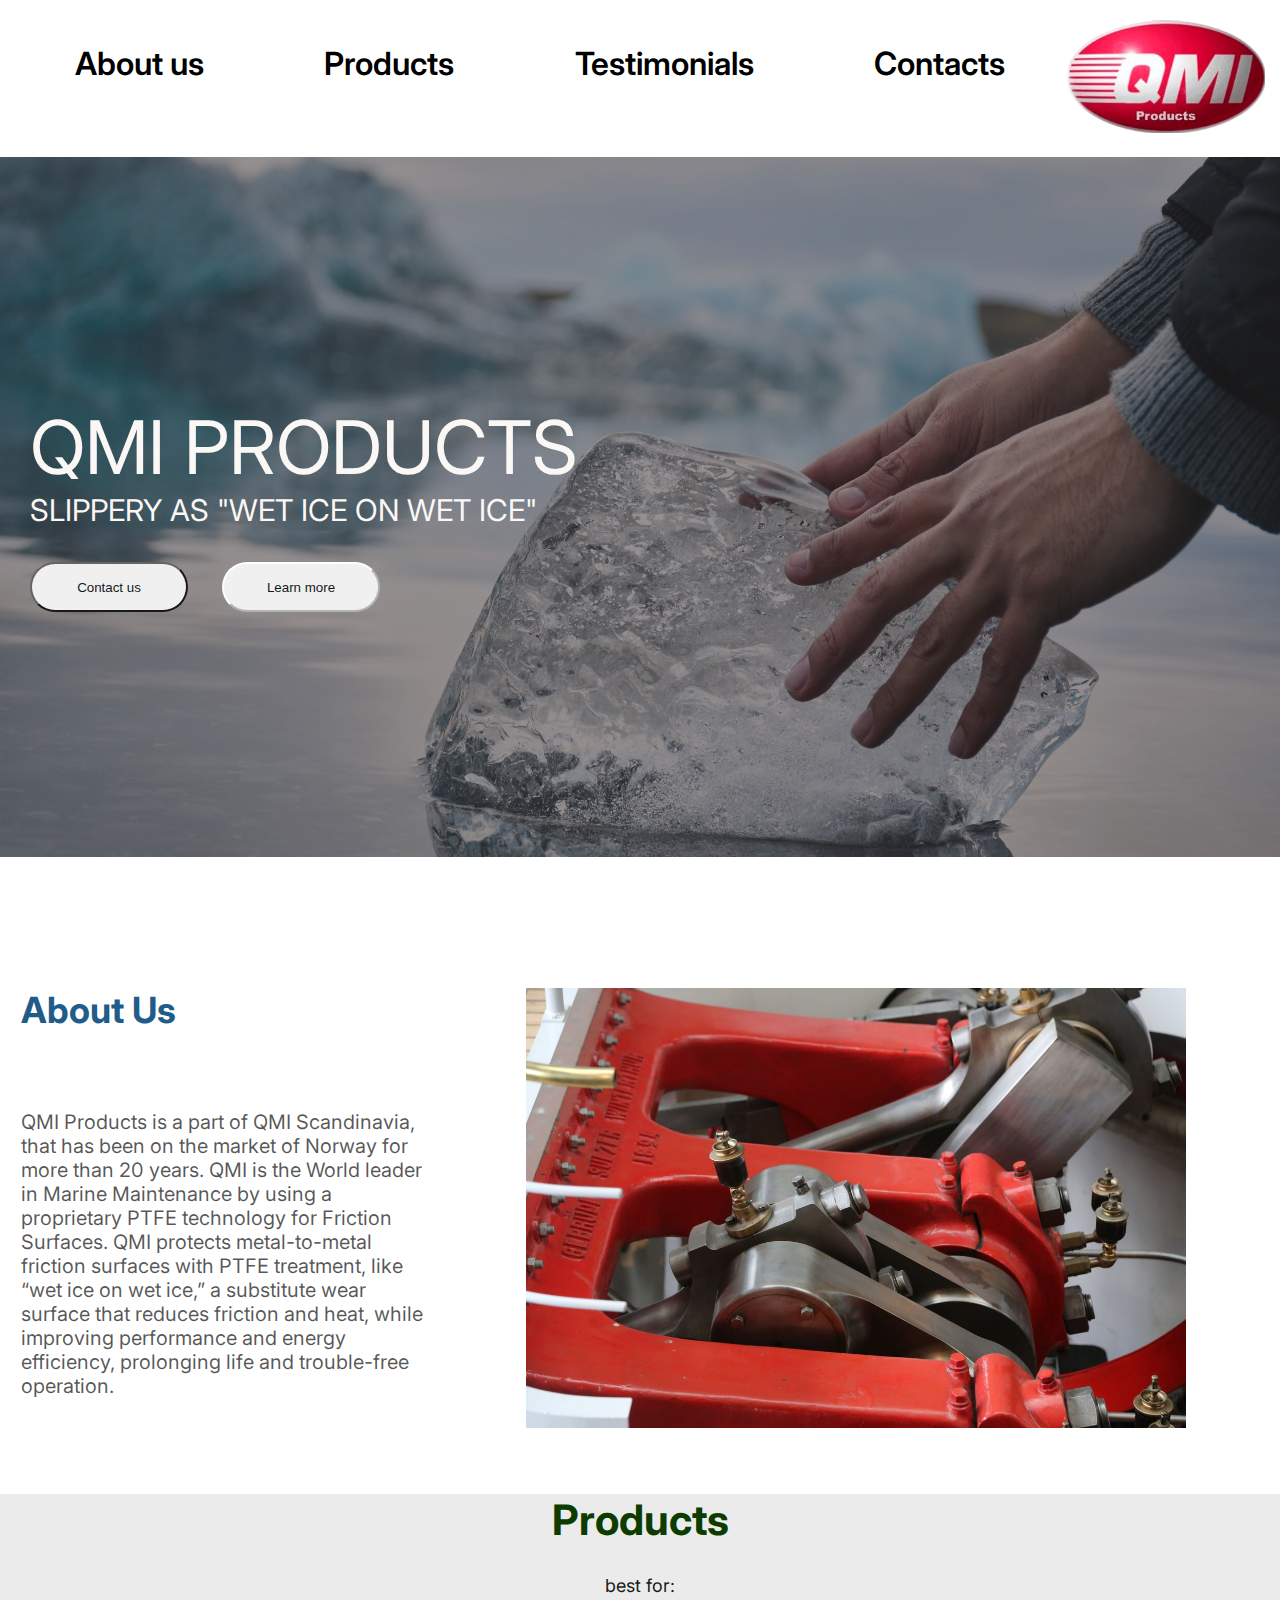
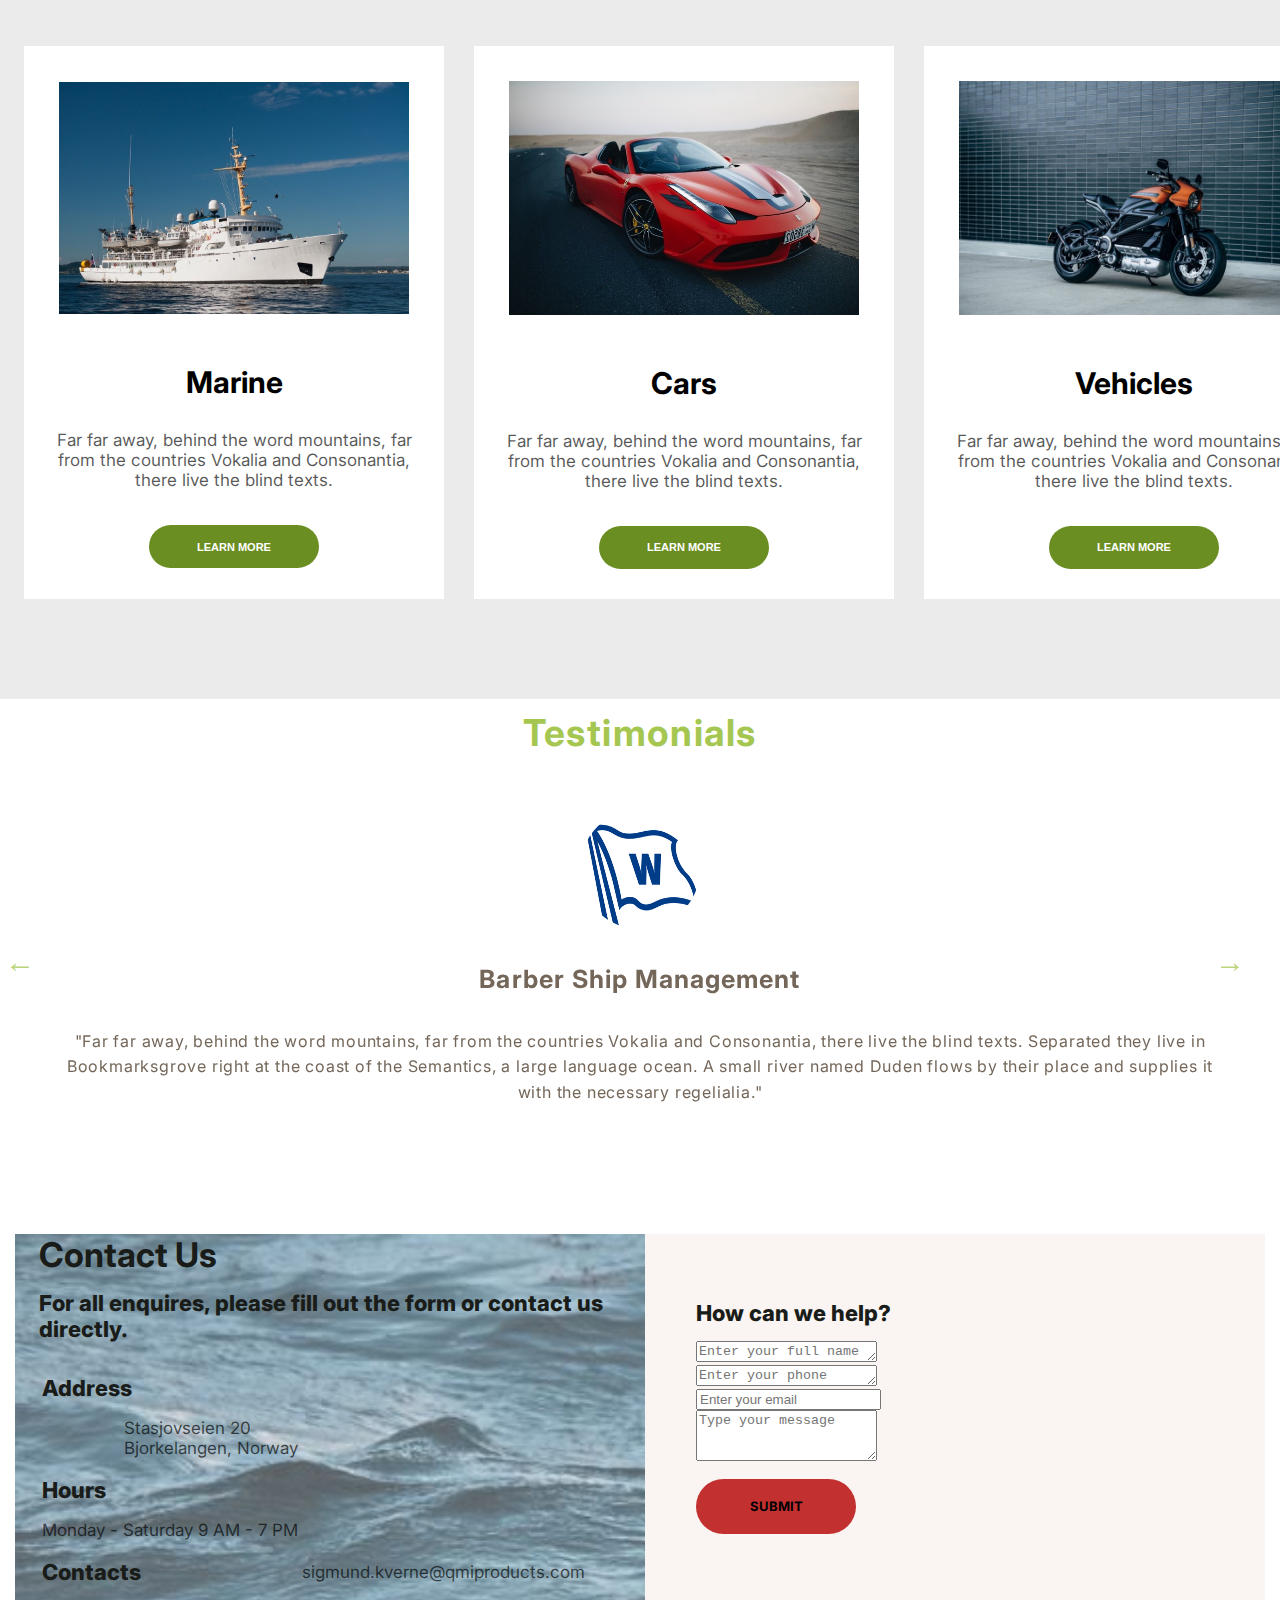
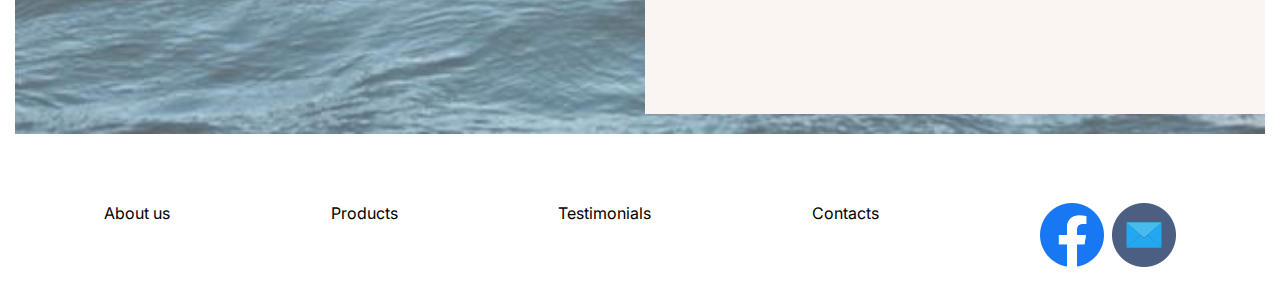
==== commit ab711573: "Section" ====
--- a/index.html
+++ b/index.html
@@ -82,7 +82,7 @@
             </div>
         </section>
 
-        <article class="testimonials">
+        <section class="testimonials">
             <p class="testimonials-text" id="testimonials">Testimonials</p>
             <div class="testimonials-slider">
                 <div class="slide">
@@ -110,7 +110,7 @@
                         and supplies it with the necessary regelialia."</p>
                 </div>
             </div>
-        </article>
+        </section>
     </main>
     <footer>
         <section id="contacts">
--- a/css/index.css
+++ b/css/index.css
@@ -62,7 +62,7 @@
 .menu a {
     font-family: "Inter", sans-serif;
     font-size: 2em;
-    font-weight: 600
+    font-weight: 600;
     color: var(--menu-color);
     text-decoration: none;
     border: 1px solid transparent;
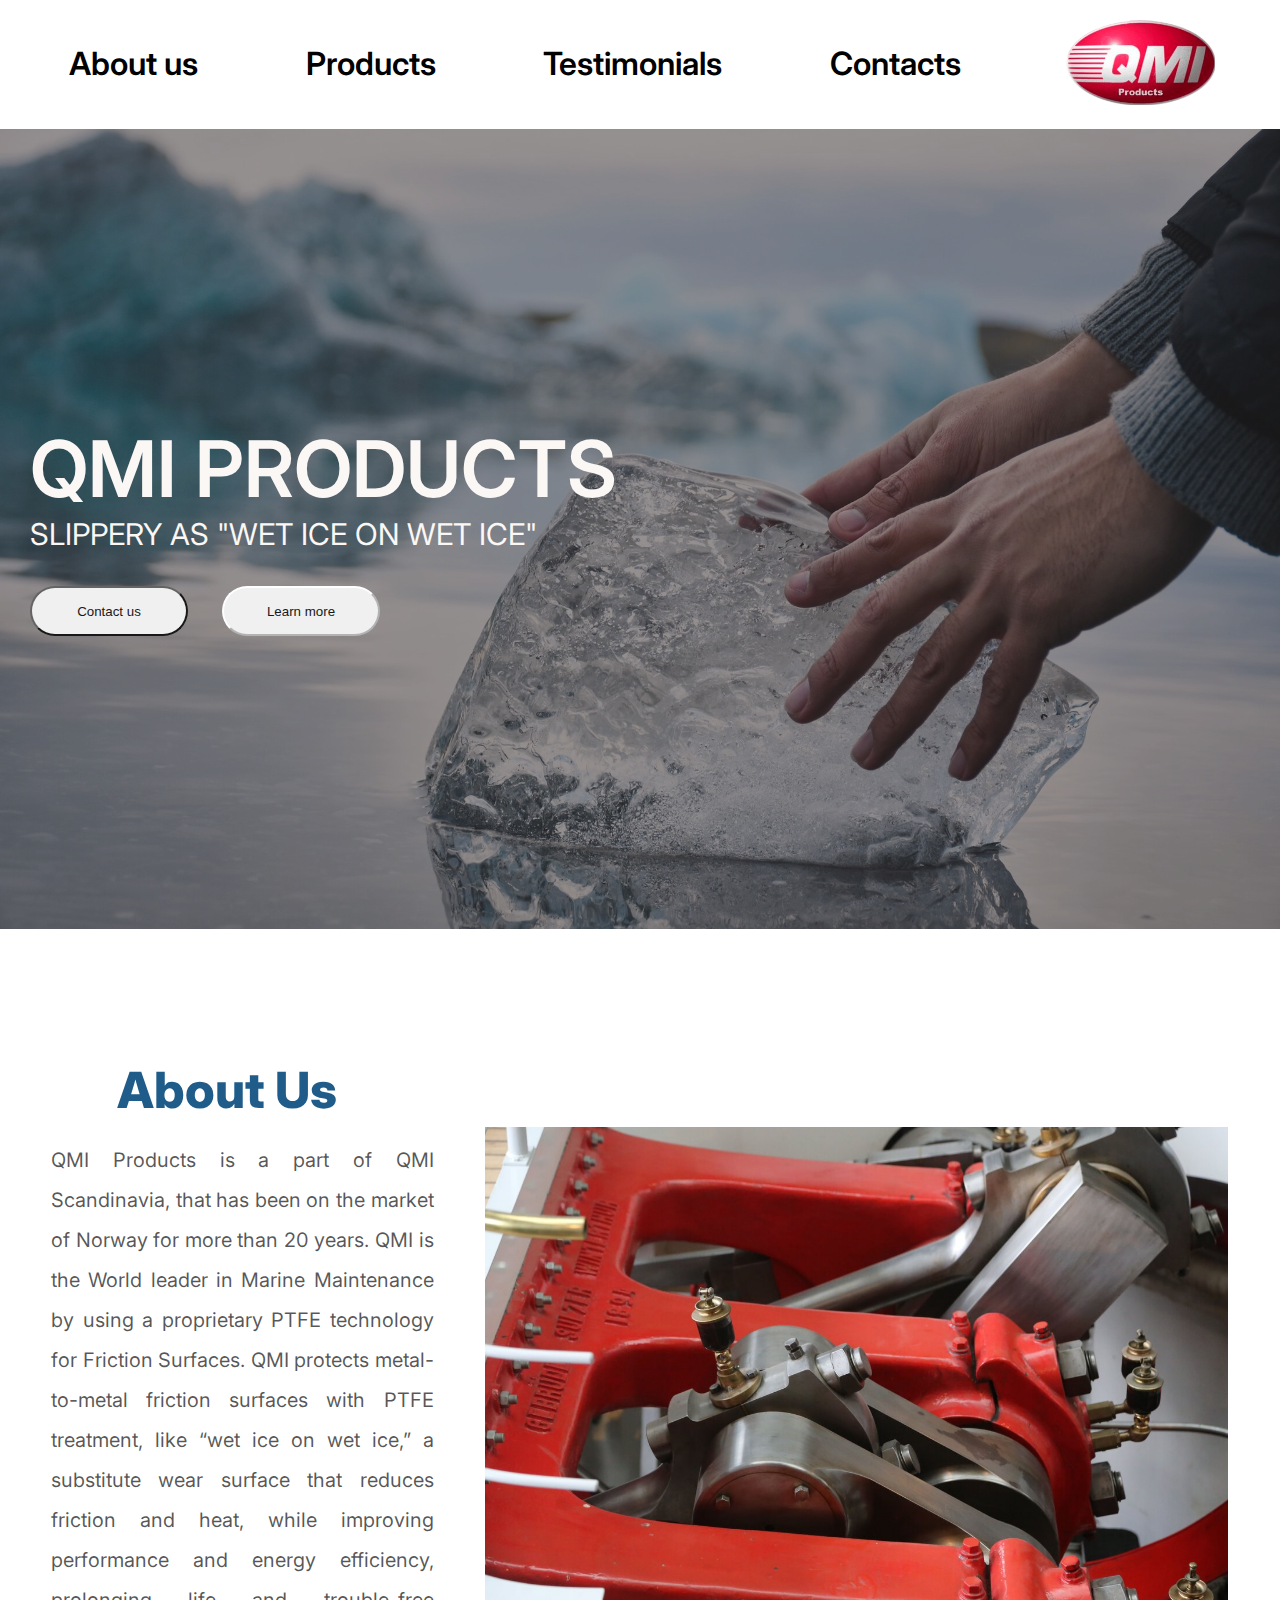
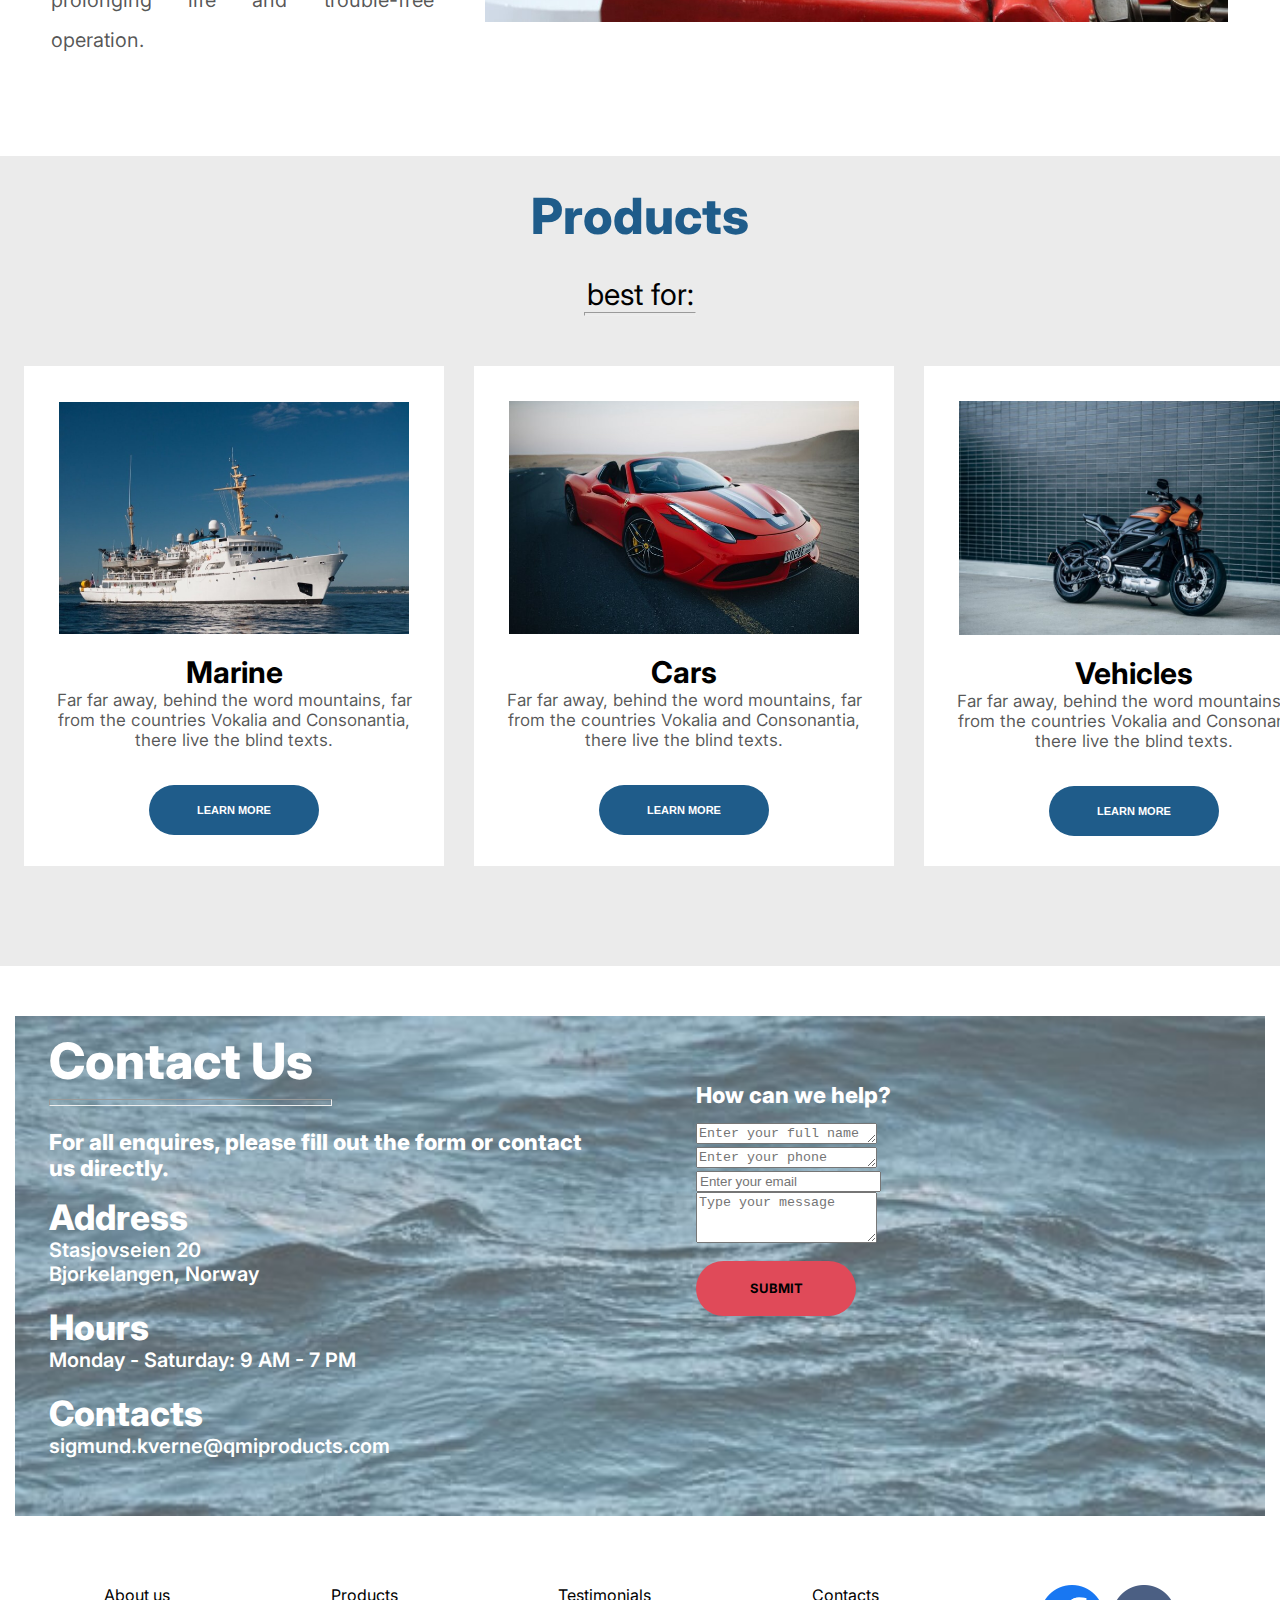
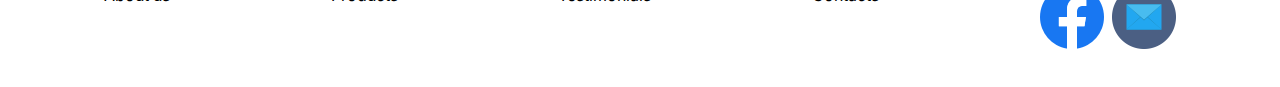
==== commit dfbce3f9: "More code added" ====
--- a/index.html
+++ b/index.html
@@ -21,11 +21,12 @@
                 <a href="#about">About us</a>
                 <a href="#products">Products</a>
                 <a href="#testimonials">Testimonials</a>
-                <a href="#contacts">Contacts</a>
+                <a href="#contacts">Contacts</a> 
+                <div class="main-logo">
+                  <img src="img/qmi-logo.png" alt="QMI Products logo">
+                </div>
             </div>
-            <div class="main-logo">
-                <img src="img/qmi-logo.png" alt="QMI Products logo">
-            </div>
+           
         </nav>
         <div id="banner">
             <p id="qmi">qmi products</p>
@@ -49,7 +50,8 @@
         </section>
         <section id="products">
             <h2 class="products-header">Products</h2>
-            <p class="products-text">best for:</p>
+            <p class="products-subtext">best for:</p>
+            <hr id="products-hr">
             <div class="products-list">
                 <article class="products">
                     <img src="img/marine.jpg" alt="White boat sailing">
@@ -81,7 +83,7 @@
                 </article>
             </div>
         </section>
-
+        <!--
         <section class="testimonials">
             <p class="testimonials-text" id="testimonials">Testimonials</p>
             <div class="testimonials-slider">
@@ -111,58 +113,56 @@
                 </div>
             </div>
         </section>
+        -->
     </main>
     <footer>
         <section id="contacts">
             <div class="contacts-main">
                 <h2 class="contacts-header">Contact Us</h2>
-                <p class="contacts-text">For all enquires, please fill out the form or contact us directly.</p>
-                <table>
-                    <tr>
-                        <td rowspan="2" class="contacts-text">Address</td>
-                        <td class="contacts-data">Stasjovseien 20<br> Bjorkelangen, Norway</td>
-                    </tr>
-
-                    <tr>
-                        <td class="contacts-text">Hours</td>
-                        <td class="contacts-data">Monday - Saturday 9 AM - 7 PM</td>
-                    </tr>
-                    <tr>
-                        <td rowspan="2" class="contacts-text">Contacts</td>
-                        <td>
-                            <a class="contacts-data"
-                                href="mailto:sigmund.kverne@qmiproducts.com">sigmund.kverne@qmiproducts.com</a>
-                        </td>
-                    </tr>
-                </table>
+                    <hr id="hr">
+                    <p class="contacts-text">For all enquires, please fill out the form or contact us directly.</p>
+                        <div class="contacts-subtext">
+                            <h3>Address</h3>
+                            <p>Stasjovseien 20<br> Bjorkelangen, Norway</p>
+                        </div>
+                        <br>
+                        <div class="contacts-subtext">
+                            <h3>Hours</h3>
+                            <p>Monday - Saturday: 9 AM - 7 PM</p>
+                        </div>
+                        <br>
+                        <div class="contacts-subtext">
+                            <h3>Contacts</h3>
+                            <p><a class="contacts-data" href="mailto:sigmund.kverne@qmiproducts.com">sigmund.kverne@qmiproducts.com</a></p>
+                        </div>           
             </div>
             <form method="POST" action="#">
                 <p class="contacts-text">How can we help?</p>
                 <div class="mb-3">
-                    <label for="exampleFormControlTextarea1" class="form-label"></label>
-                    <textarea class="form-control" id="exampleFormControlTextarea1" rows="1"
+                    <label for="textarea-name" class="form-label"></label>
+                    <textarea class="form-control" id="textarea-name" rows="1"
                         placeholder="Enter your full name"></textarea>
                 </div>
                 <div class="mb-3">
-                    <label for="exampleFormControlTextarea1" class="form-label"></label>
-                    <textarea class="form-control" id="exampleFormControlTextarea1" rows="1"
+                    <label for="textarea-phone" class="form-label"></label>
+                    <textarea class="form-control" id="textarea-phone" rows="1"
                         placeholder="Enter your phone number"></textarea>
                 </div>
                 <div class="mb-3">
-                    <label for="exampleInputEmail1" class="form-label"></label>
-                    <input type="email" class="form-control" id="exampleInputEmail1" aria-describedby="emailHelp"
+                    <label for="input-email" class="form-label"></label>
+                    <input type="email" class="form-control" id="input-email" aria-describedby="emailHelp"
                         placeholder="Enter your email">
                 </div>
 
                 <div class="mb-3">
-                    <label for="exampleFormControlTextarea1" class="form-label"></label>
-                    <textarea class="form-control" id="exampleFormControlTextarea1" rows="3"
+                    <label for="textarea-msg" class="form-label"></label>
+                    <textarea class="form-control" id="textarea-msg" rows="3"
                         placeholder="Type your message"></textarea>
                 </div>
                 <button type="submit" class="btn btn-primary form-btn">Submit</button>
             </form>
+        </section>
 
-        </section>
         <div id="footer-menu">
             <a href="#about">About us</a>
             <a href="#products">Products</a>
--- a/css/index.css
+++ b/css/index.css
@@ -4,7 +4,7 @@
   --main-color: rgb(235,235,235);
 }
 
- h1, h2, p, a, div, article, nav, section {
+h2, h3, p, a, div, article, nav, section {
     margin: 0;
     padding: 0;
 }
@@ -12,21 +12,12 @@
 :root {
     --menu-color: rgb(0,0,0); 
     --menu-hover-color: rgb(31,92,138); 
-    --h1-color: rgb(251,247,245); 
-    --contact-form-color: #faf5f2; 
+    --banner-color: rgb(251,247,245); 
+    --contact-form-color: rgb(251,247,245); 
     --background-color:  rgb(138, 132, 132);  
     --about-h-color: rgb(31,92,138); 
-    --serv-border-color: #79a207; 
-    --subheader-color: #0d3c00;
-    --header-sev-color: #0d3c00;
-    --learning-text-color: #0d3c00;
-    --footer-back-color: #0d3c00;
     --main-text-color:  rgba(0, 0, 0, 0.664);
-    --our-srv-back-color: rgb(235,235,235);
-    --products-text-color: #191c18;
-    --contacts-text-color:#191c18;
-    --serv-back-color: #ffffff;
-    --learn-more-button-color: #ffffff;
+    --products-back-color: rgb(235,235,235);
     --footer-font-color: rgb(0,0,0);
     scroll-behavior: smooth;
 }
@@ -42,7 +33,6 @@
 }
 
 
-
 #burger-checkbox {
     display: none;
 }
@@ -60,7 +50,7 @@
 }
 
 .menu a {
-    font-family: "Inter", sans-serif;
+    /*font-family: "Inter", sans-serif;*/
     font-size: 2em;
     font-weight: 600;
     color: var(--menu-color);
@@ -80,8 +70,7 @@
 }
 
 .main-logo img {
-  
-  width: 200px;
+  width: 150px;
 }
 
 @media(min-width: 530px) {
@@ -102,15 +91,15 @@
         flex: 1;
         justify-content: space-around;
     }
+
 }
 
 #banner {
-    font-family: "Inter", serif;
-    color: var(--h1-color);
+    color: var(--banner-color);
     background-image: url(../img/hands-on-ice.jpg);
     background-size: cover;
     background-position: center;
-    min-height: 700px;
+    min-height: 800px;
     display: flex;
     align-items: flex-start;
     justify-content: center;
@@ -126,7 +115,8 @@
 }
 
 #qmi {
-    font-size: 74px;
+    font-size: 78px;
+    font-weight: 600;
     text-transform: uppercase;
 }
 
@@ -151,14 +141,6 @@
     margin-left: 30px;
 }
 
-/*
-h1 {
-    font-size: 74px;
-    color: var(--h1-color);
-    padding-left: 30px;
-}
-*/
-
 
 #banner p {
     padding-left: 30px;
@@ -166,31 +148,32 @@
 
 
 #about {
-    font-family: "Inter", sans-serif;
     padding: 130px 10px 65px 20px;
     border: 1px solid transparent;
 }
 
 .about-header {
-    font-size: 36px;
+    font-size: 50px;
+    font-weight: 800;
     color: var(--about-h-color);
     display: flex;
-    justify-content: flex-start;
-
+    justify-content: center;
 }
 
 
 .about-text {
     font-size: 20px;
     font-weight: 400;
+    text-align: justify;
     color: var(--main-text-color);
-    padding: 0 0 30px 0;
-    display: flex;
-    justify-content: flex-start;
+    padding: 0 0px 30px 30px;
+    display: flex;
+    justify-content: flex-start; 
+    line-height: 200%;
 }
 
 .about-img {
-    width: 80%;
+    width: 90%;
     margin: auto;
     display: block;
 }
@@ -222,7 +205,7 @@
 }
 
 #products {
-    background-color: var(--our-srv-back-color);
+    background-color: var(--products-back-color);
     padding: 0 24px 0 24px;
     padding-bottom: 50px;
 }
@@ -232,25 +215,37 @@
     padding: 20px;
 }
 .products-header {
-    font-family: "Inter", serif;
-    font-size: 42px;
-    color: var(--subheader-color);
-    display: flex;
-    justify-content: center;
+    font-size: 50px;
+    font-weight: 800;
+    padding-top:30px;
+    color: var(--about-h-color);
+    display: flex;
+    justify-content: center;
+}
+
+.products-subtext {
+    font-size: 30px;
+    text-align: center;
+    padding-top: 30px;
+}
+
+#products-hr {
+    width: 110px;
+    align-self: center;
+    margin: auto;
+    height: 2px; 
+    color:rgb(14, 12, 12); 
+    opacity: 1;
 }
 
 .products-text {
-    font-family: "Inter", sans-serif;
     font-size: 18px;
-    color: var(--products-text-color);
     display: flex;
     justify-content: center;
     padding-top: 30px;
 }
 
 .products {
-    background-color: var(--serv-back-color);
-    font-family: "Inter", sans-serif;
     margin-top: 50px;
     padding: 15px;
     display: flex;
@@ -258,6 +253,7 @@
     justify-content: center;
     align-items: center;
     margin-bottom: 50px;
+    background-color: rgb(255,255,255);
    
 }
 
@@ -282,13 +278,13 @@
     font-size: 11px;
     font-weight: bold;
     text-transform: uppercase;
-    color: var(--learn-more-button-color);
-    background-color: #6B8E23;
+    color: rgb(255,255,255);
+    background-color: rgb(31,92,138);
     margin-top: 15px;
     margin-bottom: 15px;
     border: 1px hidden;
     width: 170px;
-    height: 43px;
+    height: 50px;
     border-radius: 30px;
     display: flex;
     justify-content: center;
@@ -316,6 +312,7 @@
     }
 }
 
+/*
 .testimonials{
     width: 1170px;
     height: 485px;
@@ -329,7 +326,6 @@
 }
 
 .testimonials-text{
-    font-family: "Inter", sans-serif;
     color:#A5C752;
     font-size: 37px;
     font-weight: 700;
@@ -351,7 +347,6 @@
 
 
 .costumer-name{
-    font-family: "Inter", sans-serif;
     color:#74675a;
     font-size: 25px;
     font-weight: 700;
@@ -364,7 +359,6 @@
 
 .costumer-text{
     line-height: 1.6;
-    font-family: "Inter", sans-serif;
     font-weight: 400;
     text-decoration: none;
     font-style: normal;
@@ -374,7 +368,7 @@
     margin-top: 70px;
 }
 
-/*
+
 @media (min-width: 780px) {
     .testimonials {
         display: grid;
@@ -398,49 +392,57 @@
     background-size: cover;
     background-position: center;
     min-height: 500px;
-    /*display: flex;
+    color: rgb(255,255,255)
+}
+
+.contacts-main {
+    display: flex;
+    flex-direction: column;
+    padding: 0 24px 0 34px;
     align-items: flex-start;
-    justify-content: center;
-    flex-direction: column;
-    opacity: 0.8;
-    top: 0;
-    left: 0;
-    bottom: 0;
-    right: 0;
-    z-index: -1;
-    background-blend-mode: multiply;
-    background-color: rgb(155, 163, 168);*/ 
-}
-
-.contacts-main {
-    display: flex;
-    flex-direction: column;
-    padding: 0 24px 0 24px;
-    align-items: flex-start;
+}
+
+.contacts-main h3 {
+    font-size: 35px;
+    font-weight: 800;
+}
+.contacts-main a {
+    color: rgb(255,255,255);
+    font-size: 20px;
+    font-weight: 600;
 }
 
 .contacts-header {
-    font-family: "Inter", serif;
-    font-size: 34px;
-    color: var(--contacts-text-color);
+    font-size: 50px;
+    font-weight: 800;
+    padding-top: 15px;
     display: flex;
     justify-content: flex-start;
 }
+.contacts-subtext p {
+    font-size: 20px;
+    font-weight: 600;
+}
+
+#hr {
+    width:50%;
+    text-align:left;
+    margin-left:0; 
+    height:5px; 
+    color:rgb(255,255,255); 
+    opacity:1;
+}
 
 .contacts-text {
-    font-family: "Inter", sans-serif;
     font-size: 22px;
     font-weight: 800;
     margin: 15px 0 15px 0;
-    color: var(--contacts-text-color);
     display: flex;
     justify-content: flex-start;
 }
 
 .contacts-data {
-    font-family: "Inter", sans-serif;
     font-size: 17px;
-    color: var(--main-text-color);
     display: flex;
     justify-content: flex-end;
 }
@@ -453,15 +455,13 @@
 }
 
 form {
-    background-color: var(--contact-form-color);
-    font-family: "Inter", sans-serif;
     font-size: 14px;
-    color: var(--main-text-color);
     border: 1px solid transparent;
     padding: 50px;
     margin-bottom: 20px;
     text-align: left;
 }
+
 
 @media (min-width: 780px) {
     #contacts {
@@ -473,7 +473,7 @@
 }
 
 .form-btn {
-    background-color: rgb(194, 48, 48);
+    background-color: rgb(224,74,89);
     font-family: "Inter", bold;
     font-size: 13px;
     text-align: center;
@@ -498,7 +498,6 @@
 }
 
 #footer-menu a {
-    font-family: "Inter", sans-serif;
     color: var(--footer-font-color);
     text-decoration: none;
     border: 1px solid transparent;
@@ -514,8 +513,6 @@
 .footer-socials {
     display: flex;
     margin-bottom: 15px 32px 15px 32px;
-    color: var(--contact-form-color);
-
 }
 
 
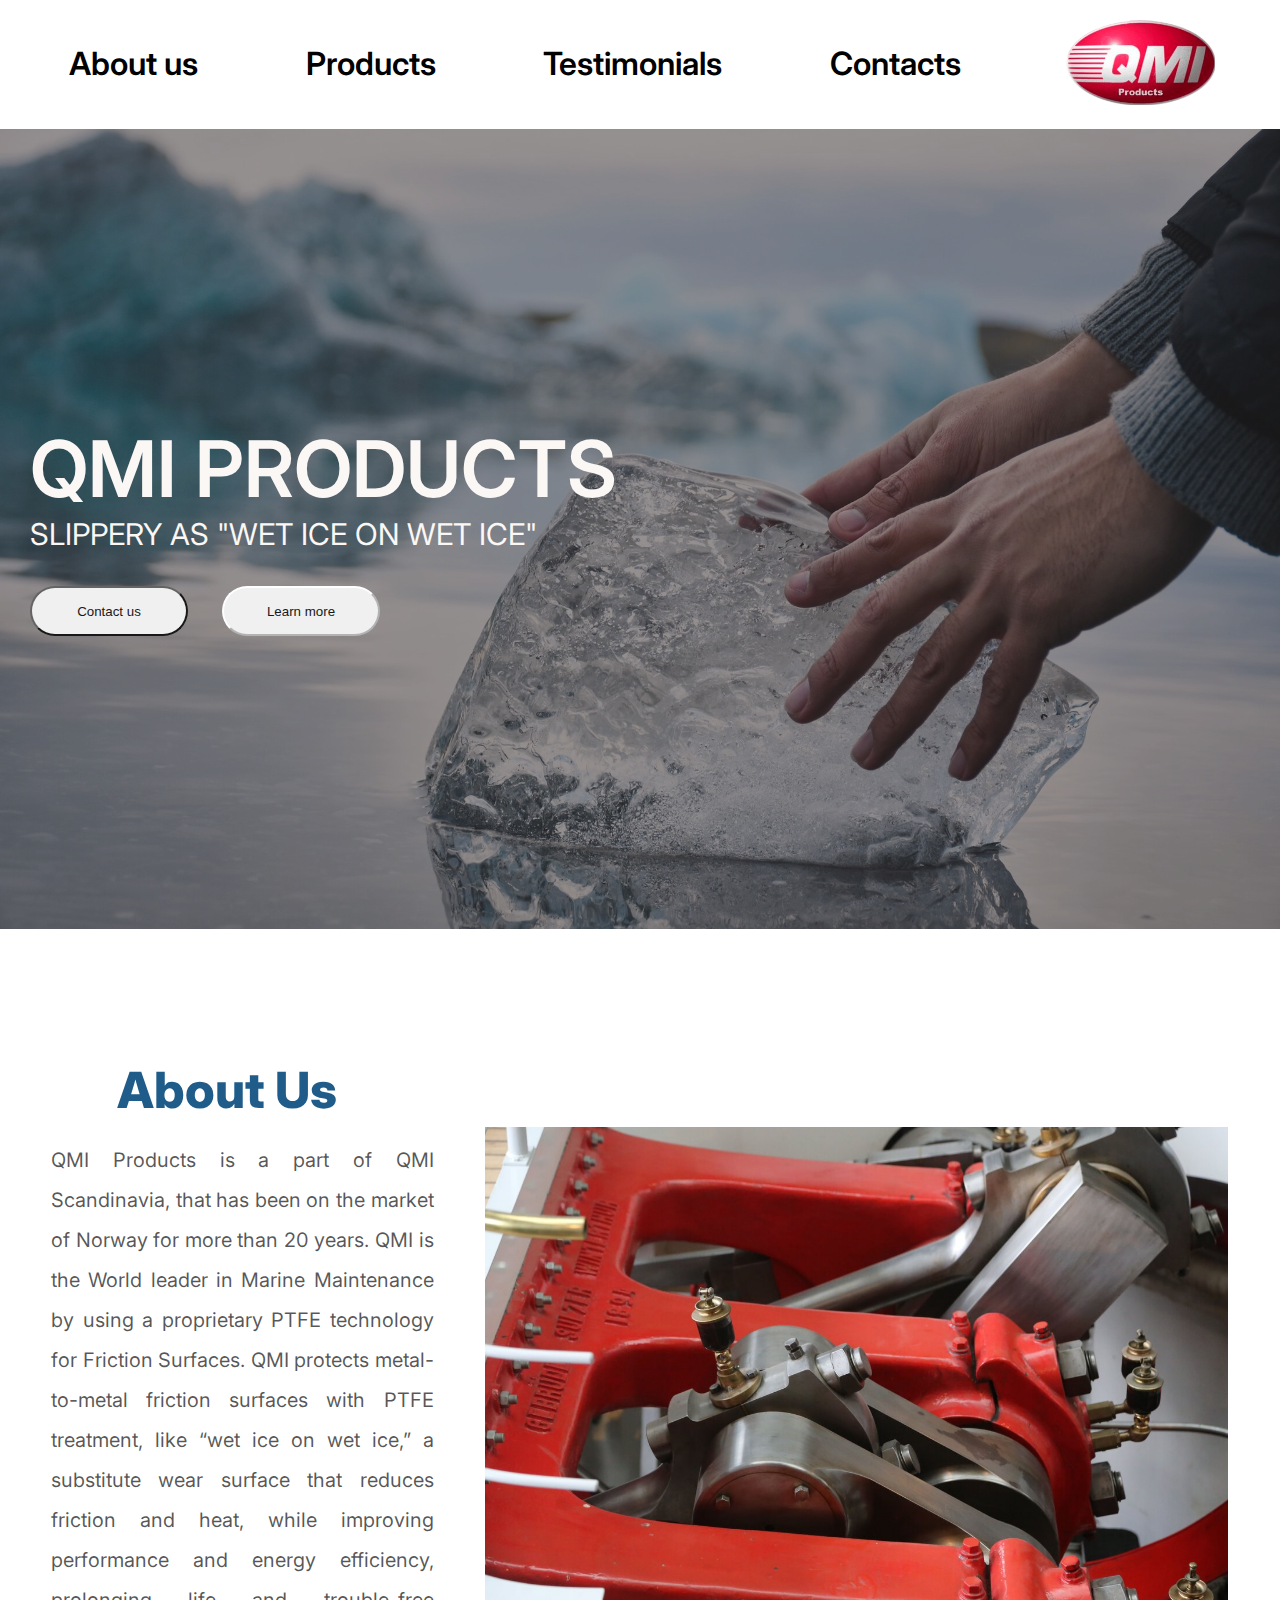
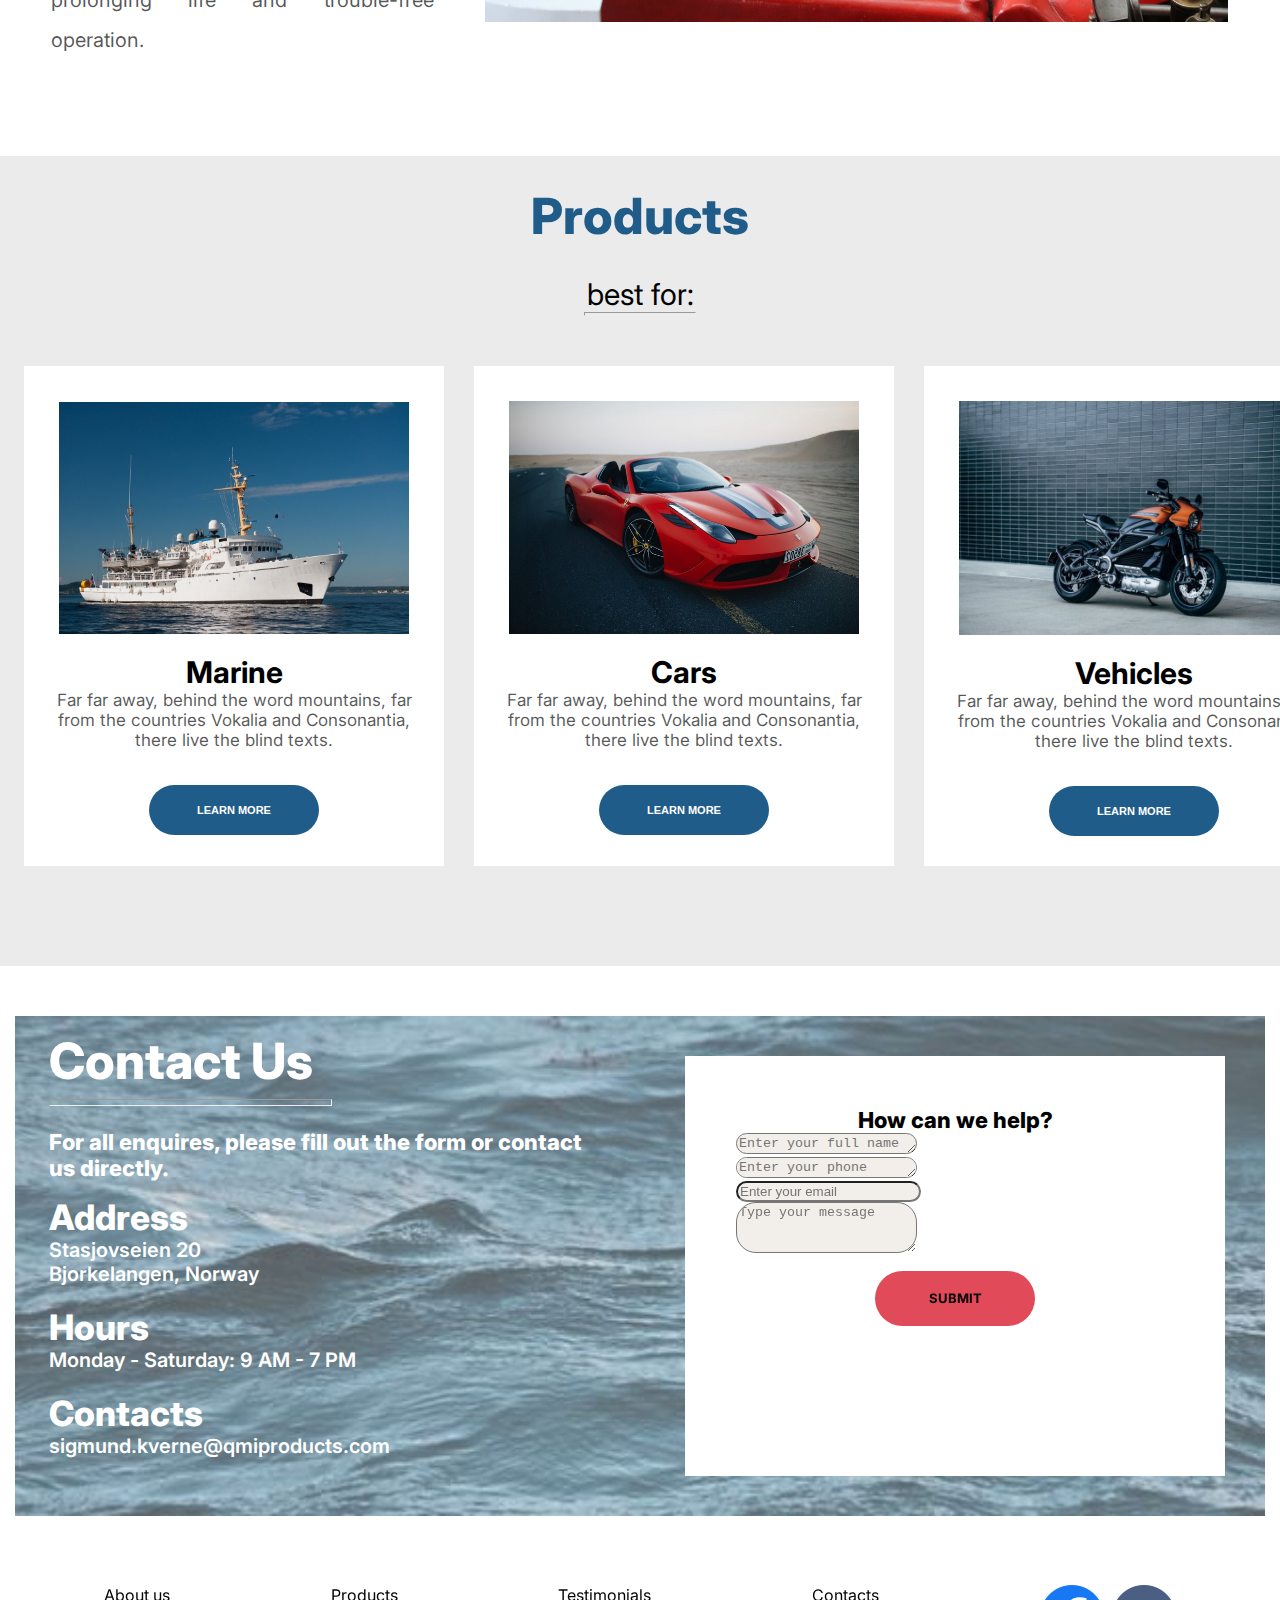
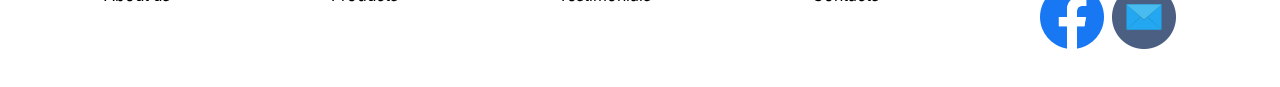
==== commit 9ba14386: "Working code checked" ====
--- a/index.html
+++ b/index.html
@@ -137,7 +137,7 @@
                         </div>           
             </div>
             <form method="POST" action="#">
-                <p class="contacts-text">How can we help?</p>
+                <p id="contacts-help">How can we help?</p>
                 <div class="mb-3">
                     <label for="textarea-name" class="form-label"></label>
                     <textarea class="form-control" id="textarea-name" rows="1"
--- a/css/index.css
+++ b/css/index.css
@@ -458,10 +458,21 @@
     font-size: 14px;
     border: 1px solid transparent;
     padding: 50px;
-    margin-bottom: 20px;
+    margin: 40px;
     text-align: left;
-}
-
+    background-color: white
+}
+.form-control {
+    border-radius: 20px;
+    background-color: rgb(242,239,234) !important;
+}
+
+#contacts-help {
+    color: rgb(0,0,0);
+    font-size: 22px;
+    font-weight: 800;
+    text-align: center;
+}
 
 @media (min-width: 780px) {
     #contacts {
@@ -483,8 +494,7 @@
     border-radius: 30px;
     font-weight: bold;
     text-transform: uppercase;
-    margin-top: 15px;
-    margin-bottom: 30px;
+    margin: 15px auto 30px auto;
     border-radius: 30px;
     display: flex;
     justify-content: center;
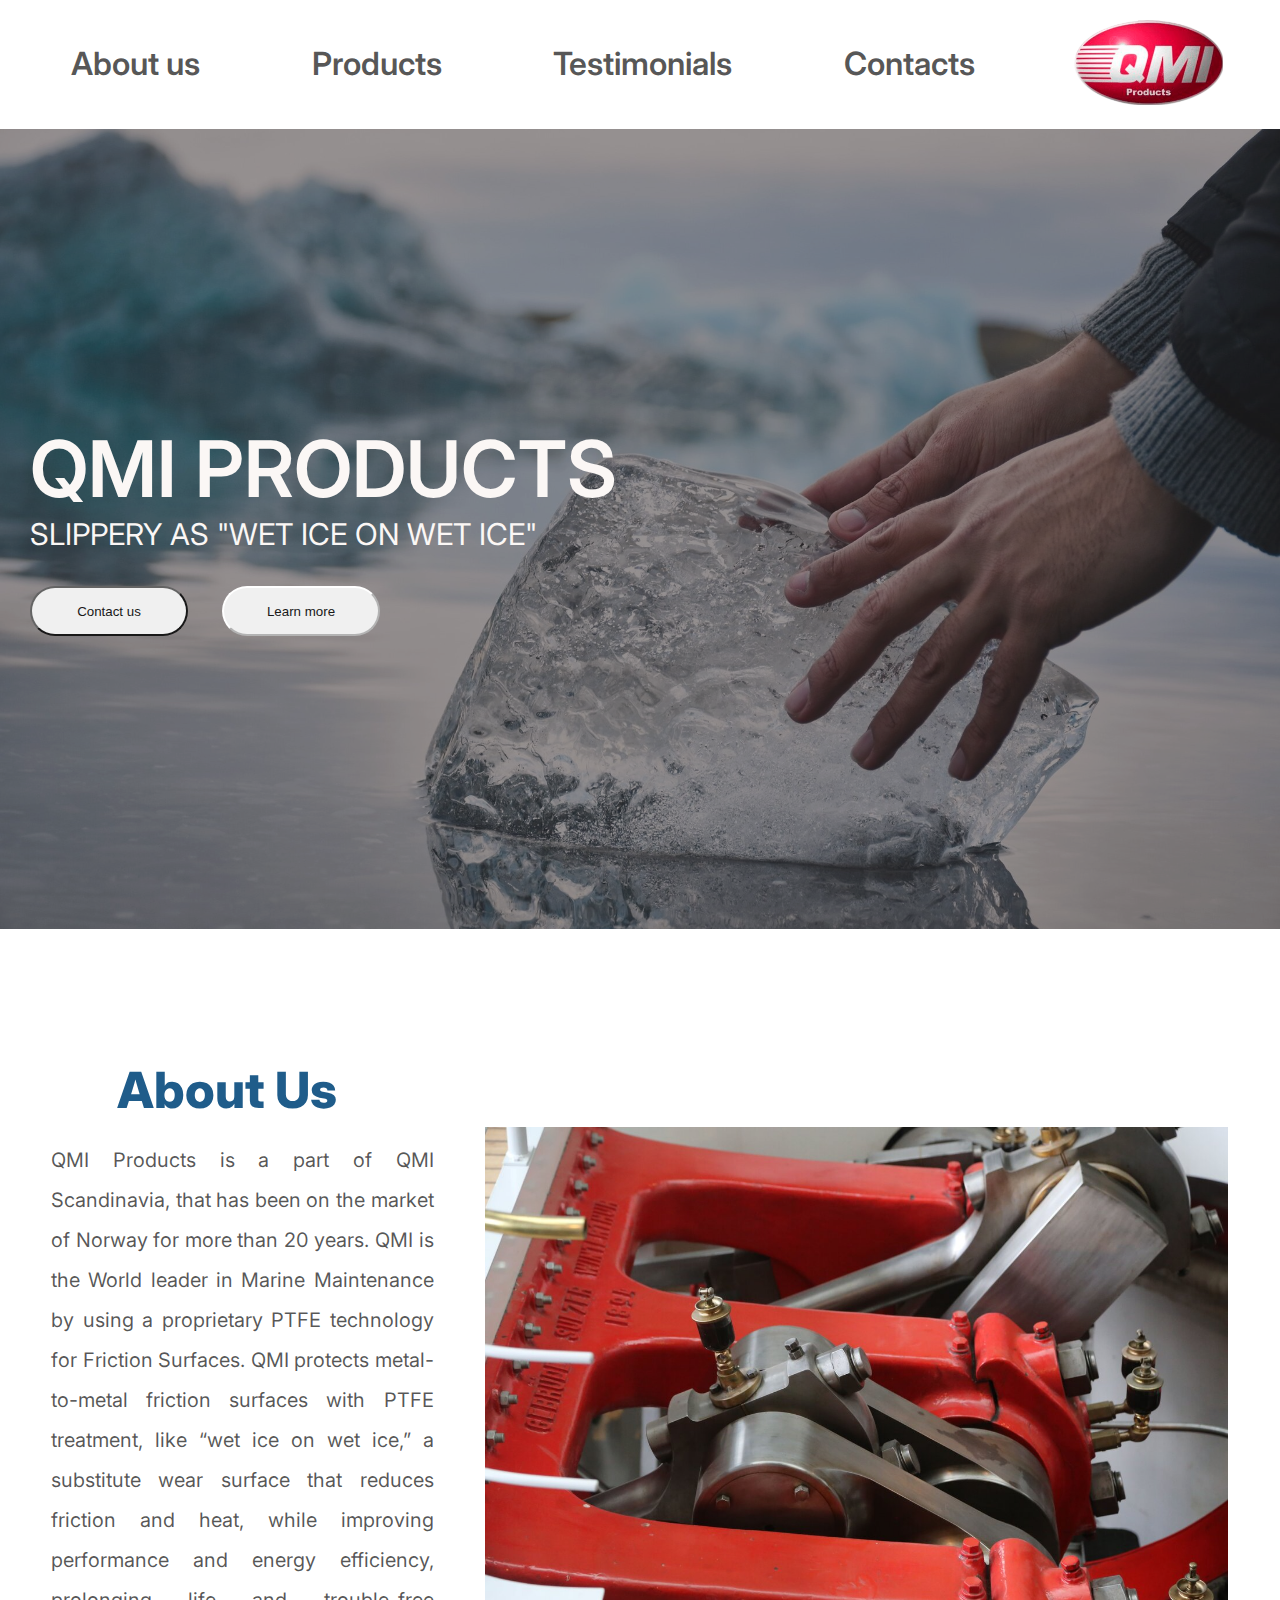
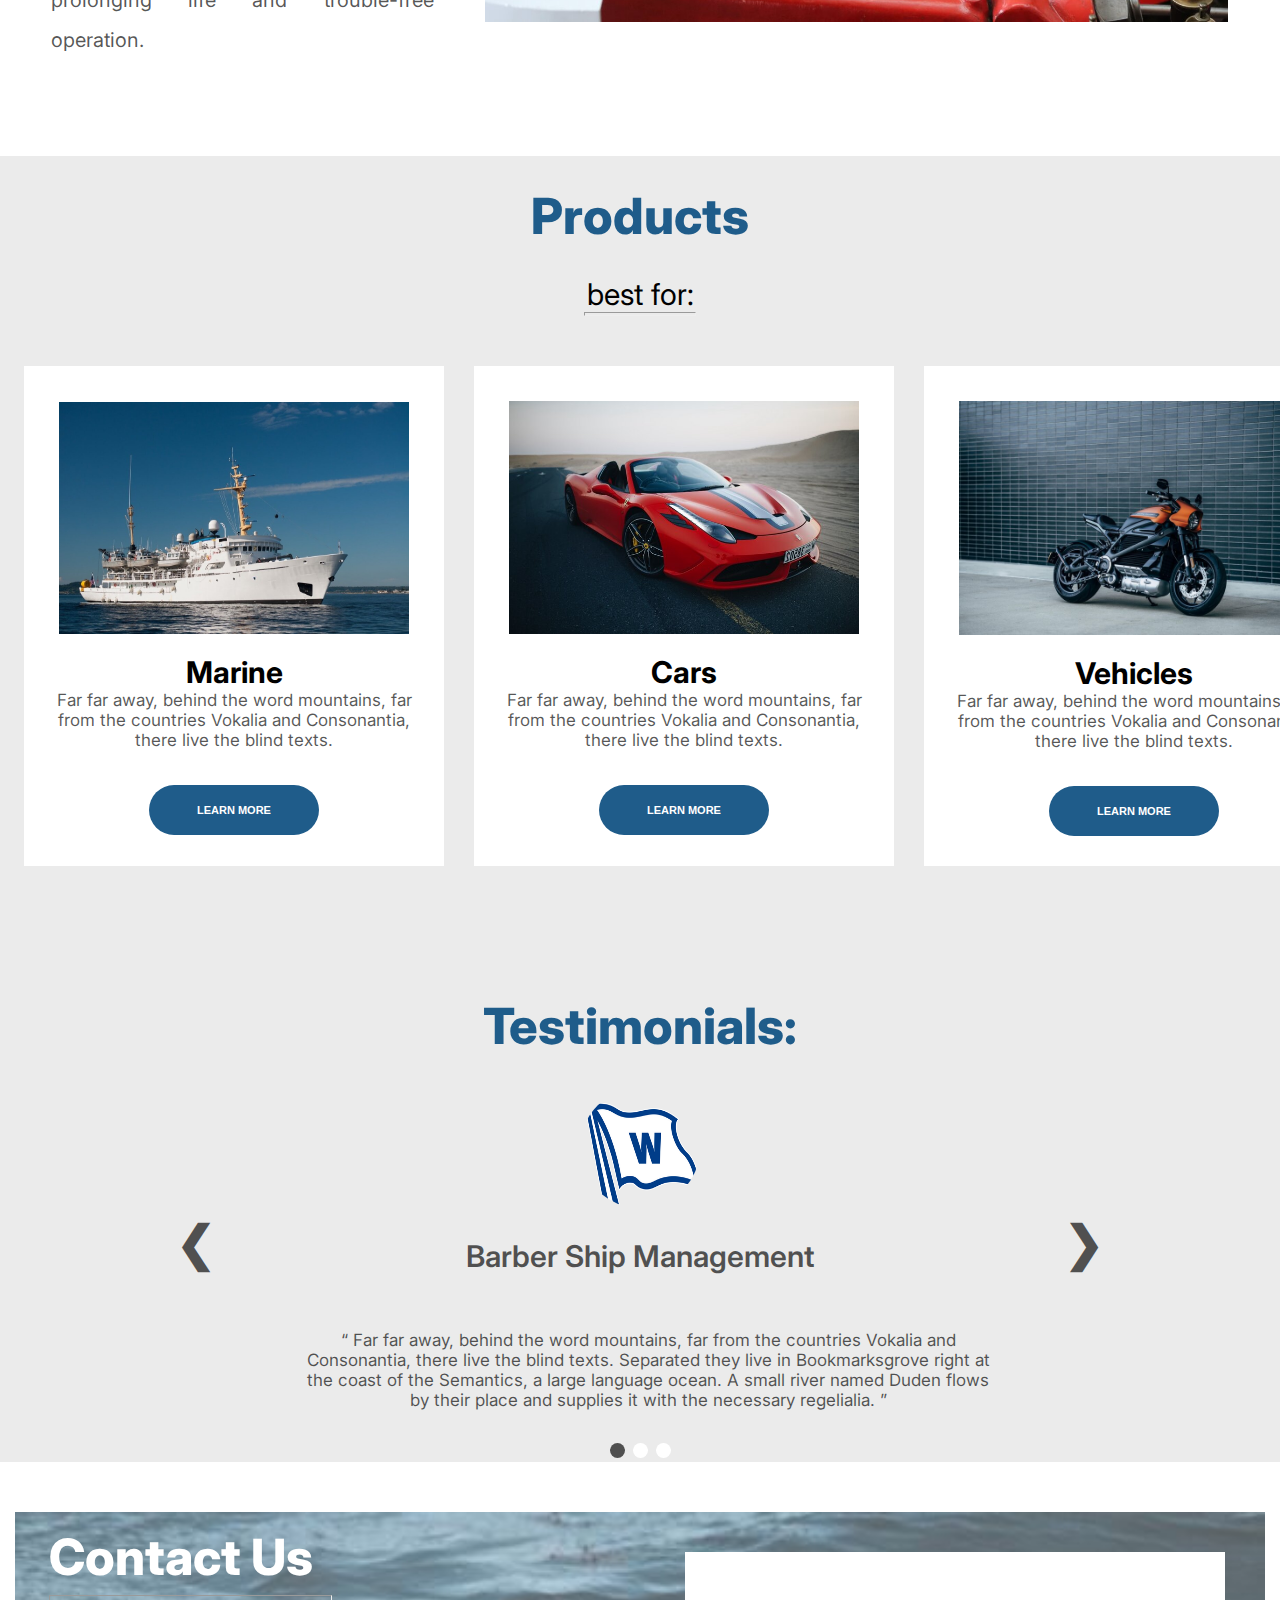
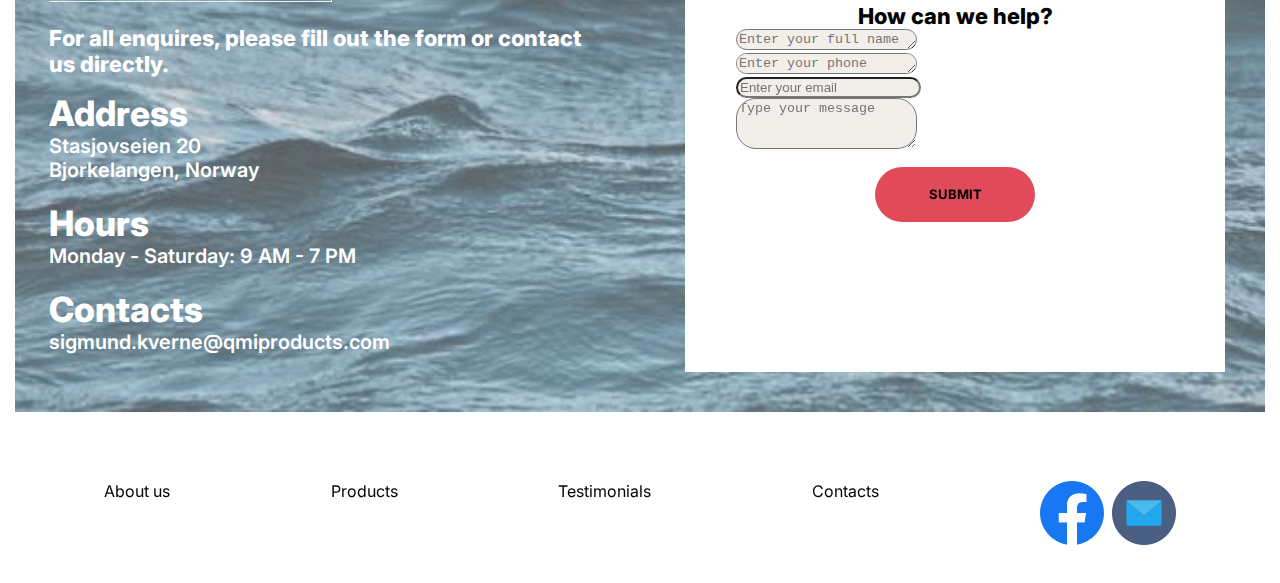
==== commit 932d0de8: "Testimonials slider added" ====
--- a/index.html
+++ b/index.html
@@ -8,8 +8,7 @@
     <link href="https://cdn.jsdelivr.net/npm/bootstrap@5.0.0-beta1/dist/css/bootstrap.min.css" rel="stylesheet"
         integrity="sha384-giJF6kkoqNQ00vy+HMDP7azOuL0xtbfIcaT9wjKHr8RbDVddVHyTfAAsrekwKmP1" crossorigin="anonymous">
     <link rel="stylesheet" href="css/index.css">
-    <link rel="stylesheet" href="css/slick.css">
-    <link rel="stylesheet" href="css/slick-theme.css">
+    <link rel="stylesheet" href="css/testimonials.css">
 </head>
 
 <body>
@@ -21,32 +20,32 @@
                 <a href="#about">About us</a>
                 <a href="#products">Products</a>
                 <a href="#testimonials">Testimonials</a>
-                <a href="#contacts">Contacts</a> 
+                <a href="#contacts">Contacts</a>
                 <div class="main-logo">
-                  <img src="img/qmi-logo.png" alt="QMI Products logo">
-                </div>
-            </div>
-           
+                    <img src="img/qmi-logo.png" alt="QMI Products logo">
+                </div>
+            </div>
+
         </nav>
         <div id="banner">
             <p id="qmi">qmi products</p>
             <p id="as-ice">slippery as "wet ice on wet ice"</p>
             <div>
-               <a href="#contacts"><button type="button" class="btn btn-danger button">Contact us</button></a>
+                <a href="#contacts"><button type="button" class="btn btn-danger button">Contact us</button></a>
                 <a href="#about"><button type="button" class="btn btn-outline-danger">Learn more</button></a>
             </div>
         </div>
     </header>
     <main>
         <section id="about">
-            <img src="img/red-engine.jpg" alt="Red engine" class="about-img"> 
+            <img src="img/red-engine.jpg" alt="Red engine" class="about-img">
             <h2 class="about-header">About Us</h2>
             <p class="about-text">QMI Products is a part of QMI Scandinavia, that has been on the market of Norway
                 for more than 20 years. QMI is the World leader in Marine Maintenance by using a proprietary PTFE
                 technology for Friction Surfaces. QMI protects metal-to-metal friction surfaces with PTFE treatment,
                 like “wet ice on wet ice,” a substitute wear surface that reduces friction and heat, while improving
                 performance and energy efficiency, prolonging life and trouble-free operation.</p>
-            
+
         </section>
         <section id="products">
             <h2 class="products-header">Products</h2>
@@ -63,7 +62,7 @@
                     </a>
                 </article>
                 <article class="products">
-                    
+
                     <img src="img/car.jpg" alt="Red convertible car driving on a highway">
                     <h3 class="header-products">Cars</h3>
                     <p class="text-products">Far far away, behind the word mountains, far from the countries Vokalia and
@@ -83,58 +82,91 @@
                 </article>
             </div>
         </section>
-        <!--
-        <section class="testimonials">
-            <p class="testimonials-text" id="testimonials">Testimonials</p>
-            <div class="testimonials-slider">
-                <div class="slide">
+
+        <section class="customer-revs">
+            <div class="rectangle"></div>
+
+            <!-- Slideshow container -->
+            <div class="slideshow-container">
+
+                <!-- here goes what customers say -->
+                <h2 id="testimonials">Testimonials:</h2>
+
+                <!-- Full-width slides/quotes -->
+                <div class="rev-slides">
                     <img src="img/barber-ship-management.png" alt="BSM logo" class="testimonials-img">
-                    <p class="costumer-name">Barber Ship Management</p>
-                    <p class="costumer-text">"Far far away, behind the word mountains, far from the countries Vokalia and
+                    <p class="customer-name">Barber Ship Management</p>
+                    <div class="rev-slides-container">
+                        <q>
+                        Far far away, behind the word mountains, far from the countries Vokalia and
                         Consonantia, there live the blind texts. Separated they live in Bookmarksgrove right at the
                         coast of the Semantics, a large language ocean. A small river named Duden flows by their place
-                        and supplies it with the necessary regelialia."</p>
-                </div>
-                <div class="slide">
+                        and supplies it with the necessary regelialia.
+                        </q>
+                    </div>
+                    
+                </div>
+
+                <div class="rev-slides">
                     <img src="img/sea-pride.jpg" alt="Sea Pride boat" class="testimonials-img">
-                    <p class="costumer-name">Sea Pride</p>
-                    <p class="costumer-text">"Far far away, behind the word mountains, far from the countries Vokalia and
-                        Consonantia, there live the blind texts. Separated they live in Bookmarksgrove right at the
-                        coast of the Semantics, a large language ocean. A small river named Duden flows by their place
-                        and supplies it with the necessary regelialia."</p>
-                </div>
-                <div class="slide">
+                    <p class="customer-name">Sea Pride</p>
+                    <div class="rev-slides-container">
+                        <q>
+                            Far far away, behind the word mountains, far from the countries Vokalia and Consonantia, there live the blind texts. Separated they live in Bookmarksgrove right at the
+                            coast of the Semantics, a large language ocean. A small river named Duden flows by their place
+                            and supplies it with the necessary regelialia.
+                        </q>
+                    </div>
+                </div>
+
+                <div class="rev-slides">
                     <img src="img/gc-parana.jpg" alt="GC Parana boat" class="testimonials-img">
-                    <p class="costumer-name">GC PARANA (WESNAV)</p>
-                    <p class="costumer-text">"Far far away, behind the word mountains, far from the countries Vokalia and
-                        Consonantia, there live the blind texts. Separated they live in Bookmarksgrove right at the
-                        coast of the Semantics, a large language ocean. A small river named Duden flows by their place
-                        and supplies it with the necessary regelialia."</p>
-                </div>
-            </div>
-        </section>
-        -->
+                    <p class="customer-name">GC PARANA (WESNAV)</p>
+                    <div class="rev-slides-container">
+                        <q>
+                            Far far away, behind the word mountains, far from the countries Vokalia and
+                            Consonantia, there live the blind texts. Separated they live in Bookmarksgrove right at the
+                            coast of the Semantics, a large language ocean. A small river named Duden flows by their place
+                            and supplies it with the necessary regelialia.</q>
+                    </div>
+                </div>
+
+                <!-- Next/prev buttons -->
+                <a class="prev">&#10094;</a>
+                <a class="next">&#10095;</a>
+
+            </div><!-- END slidehow-container -->
+
+            <!-- Dots/bullets/indicators -->
+            <div class="dot-container">
+                <span class="dot"></span>
+                <span class="dot"></span>
+                <span class="dot"></span>
+            </div>
+
+        </section>
     </main>
     <footer>
         <section id="contacts">
             <div class="contacts-main">
                 <h2 class="contacts-header">Contact Us</h2>
-                    <hr id="hr">
-                    <p class="contacts-text">For all enquires, please fill out the form or contact us directly.</p>
-                        <div class="contacts-subtext">
-                            <h3>Address</h3>
-                            <p>Stasjovseien 20<br> Bjorkelangen, Norway</p>
-                        </div>
-                        <br>
-                        <div class="contacts-subtext">
-                            <h3>Hours</h3>
-                            <p>Monday - Saturday: 9 AM - 7 PM</p>
-                        </div>
-                        <br>
-                        <div class="contacts-subtext">
-                            <h3>Contacts</h3>
-                            <p><a class="contacts-data" href="mailto:sigmund.kverne@qmiproducts.com">sigmund.kverne@qmiproducts.com</a></p>
-                        </div>           
+                <hr id="hr">
+                <p class="contacts-text">For all enquires, please fill out the form or contact us directly.</p>
+                <div class="contacts-subtext">
+                    <h3>Address</h3>
+                    <p>Stasjovseien 20<br> Bjorkelangen, Norway</p>
+                </div>
+                <br>
+                <div class="contacts-subtext">
+                    <h3>Hours</h3>
+                    <p>Monday - Saturday: 9 AM - 7 PM</p>
+                </div>
+                <br>
+                <div class="contacts-subtext">
+                    <h3>Contacts</h3>
+                    <p><a class="contacts-data"
+                            href="mailto:sigmund.kverne@qmiproducts.com">sigmund.kverne@qmiproducts.com</a></p>
+                </div>
             </div>
             <form method="POST" action="#">
                 <p id="contacts-help">How can we help?</p>
@@ -177,8 +209,6 @@
     <script src="https://cdn.jsdelivr.net/npm/bootstrap@5.0.0-beta1/dist/js/bootstrap.bundle.min.js"
         integrity="sha384-ygbV9kiqUc6oa4msXn9868pTtWMgiQaeYH7/t7LECLbyPA2x65Kgf80OJFdroafW"
         crossorigin="anonymous"></script>
-    <script src="js/jquery.min.js"></script>
-    <script src="js/slick.min.js"></script>
     <script src="js/testimonials-slider.js"></script>
 </body>
 
--- a/css/index.css
+++ b/css/index.css
@@ -50,15 +50,17 @@
 }
 
 .menu a {
-    /*font-family: "Inter", sans-serif;*/
+    font-family: "Inter", sans-serif;
     font-size: 2em;
     font-weight: 600;
-    color: var(--menu-color);
+    color: rgba(0, 0, 0, 0.664);
     text-decoration: none;
     border: 1px solid transparent;
     display: block;
     padding: 3px;
     margin-top: 20px;
+    margin-left: 10px;
+    margin-right: 10px;
 }
 
 .menu a:hover {
@@ -312,6 +314,8 @@
     }
 }
 
+
+
 /*
 .testimonials{
     width: 1170px;
--- a/css/testimonials.css
+++ b/css/testimonials.css
@@ -0,0 +1,134 @@
+@import url("https://fonts.googleapis.com/css2?family=Inter:wght@200;300;600;800 &display=swap");
+
+:root {
+    font-family: "Inter", sans-serif;
+    --main-text-color:  rgba(0, 0, 0, 0.664);
+}
+.customer-revs {
+  width: 100%;
+  margin: 0;
+  padding: 0;
+  font-family: "Inter", serif;
+  background-color: rgb(235,235,235);
+}
+
+#testimonials {
+    font-family: "Inter", sans-serif;
+    font-size: 50px;
+    font-weight: 800;
+    color: var(--about-h-color);
+    display: flex;
+    justify-content: center;
+    padding-top: 30px;
+}
+
+.testimonials-img{
+    width: 120px;
+    height: 120px;
+    border-radius: 100px;
+    display: flex;
+    justify-content: center;
+    margin: auto;
+}
+.customer-name {
+    font-family: "Inter", sans-serif;
+    font-size: 30px;
+    font-weight: 600;
+    color: rgba(0, 0, 0, 0.664);
+    margin-top: 30px;
+}
+
+q {
+  font-family: "Inter", sans-serif;
+  font-size: 17px;
+  text-align: center;
+  color: rgba(0, 0, 0, 0.664)
+}
+
+.customer-revs {
+  margin: 0 auto 0 auto;
+}
+
+.rectangle {
+  width: 40%;
+  height: 100vh;
+  position: absolute;
+  right: 0;
+  top: 0;
+  bottom: 0;
+}
+
+/* slideshow container */
+.slideshow-container {
+  position: relative;
+  width: 60rem;
+  max-width: 80%;
+  margin: 0 auto;
+}
+
+/* Slides */
+.rev-slides {
+  display: none;
+  padding: 2rem 5rem 0 5rem;
+  text-align: center;
+}
+
+.rev-slides-container {
+  min-height: 5rem;
+  padding: 3.5rem 2.5rem 2rem 3.5rem;
+}
+
+/* next & previous buttons */
+.prev,
+.next {
+  cursor: pointer;
+  position: absolute;
+  top: 55%;
+  width: auto;
+  margin-top: -1.875rem;
+  padding: 1rem;
+  color: rgba(0, 0, 0, 0.664);
+  font-weight: bold;
+  font-size: 3rem;
+  border-radius: 3px;
+  user-select: none;
+  transition: 0.4s;
+}
+
+/* position the "next button" to the right */
+.next {
+  position: absolute;
+  right: 0;
+  border-radius: 3px;
+}
+
+/* on hover, add a black bg color with a little bit see-through */
+.prev:hover,
+.next:hover {
+  background-color: rgba(0, 0, 0, 0.664);
+  color: rgb(255,255,255);
+  text-decoration: none;
+}
+
+/* the dot/bullet/indicator container */
+.dot-container {
+  text-align: center;
+  padding: 0 1.25rem;
+}
+
+/* the dots/bullets/indicators */
+.dot {
+  height: 0.9375rem;
+  width: 0.9375rem;
+  margin: 0 2px;
+  background-color: rgb(255,255,255);
+  border-radius: 50%;
+  display: inline-block;
+  transition: background-color 0.4s ease;
+}
+
+/* add bg color to the active dot/circle */
+.active {
+  background-color: rgba(0, 0, 0, 0.664);
+}
+
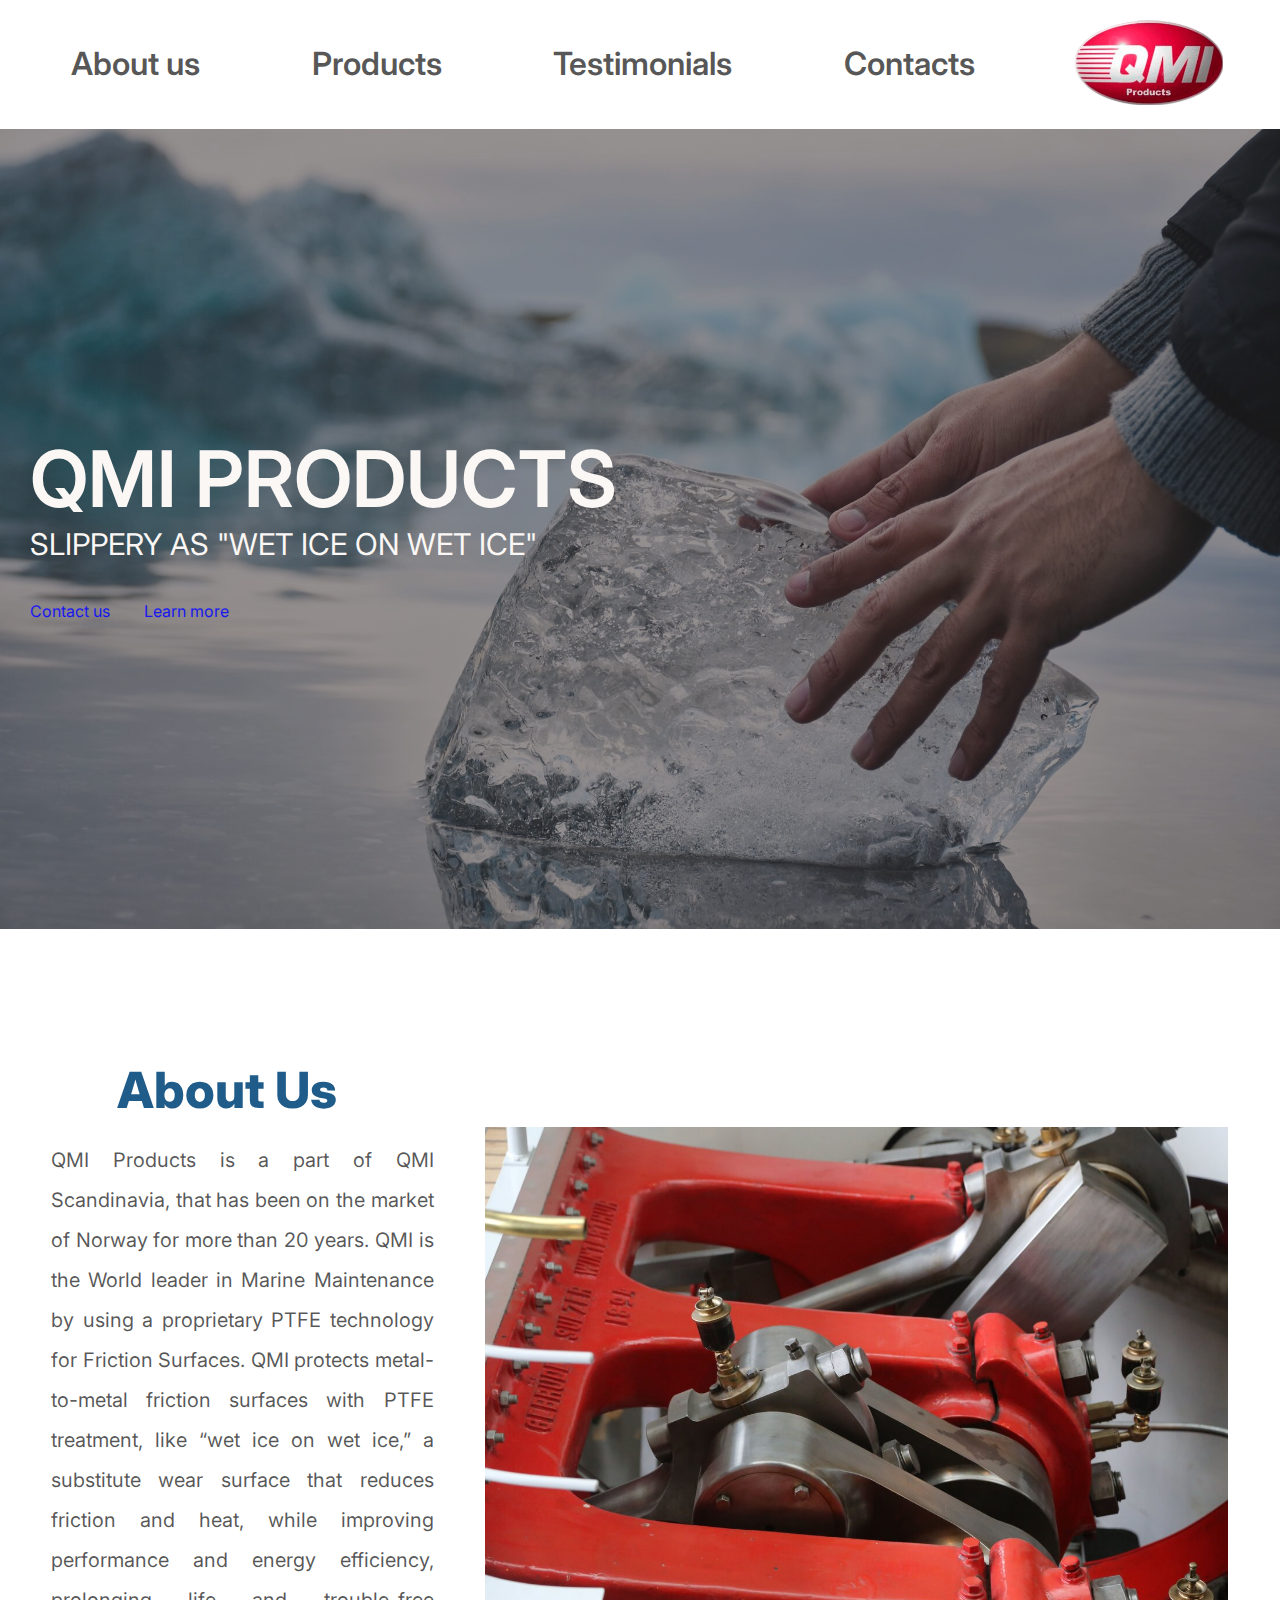
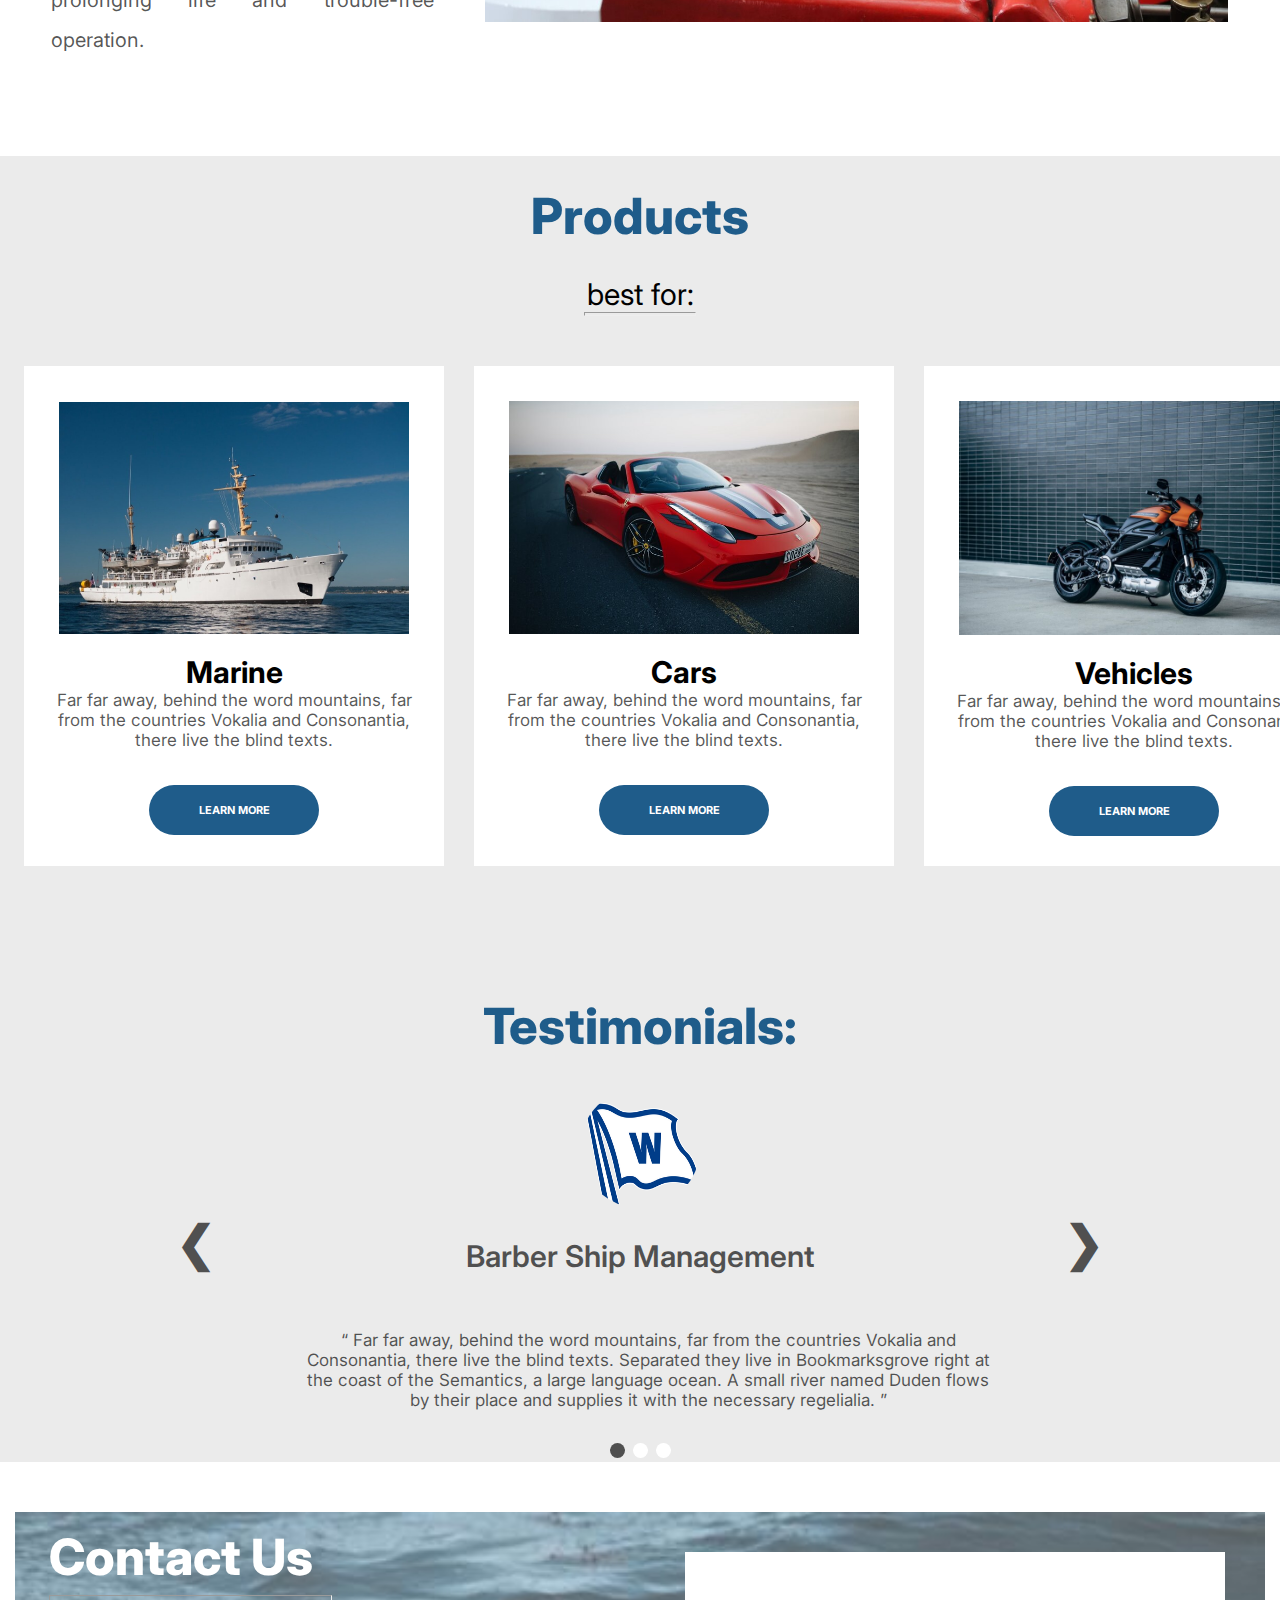
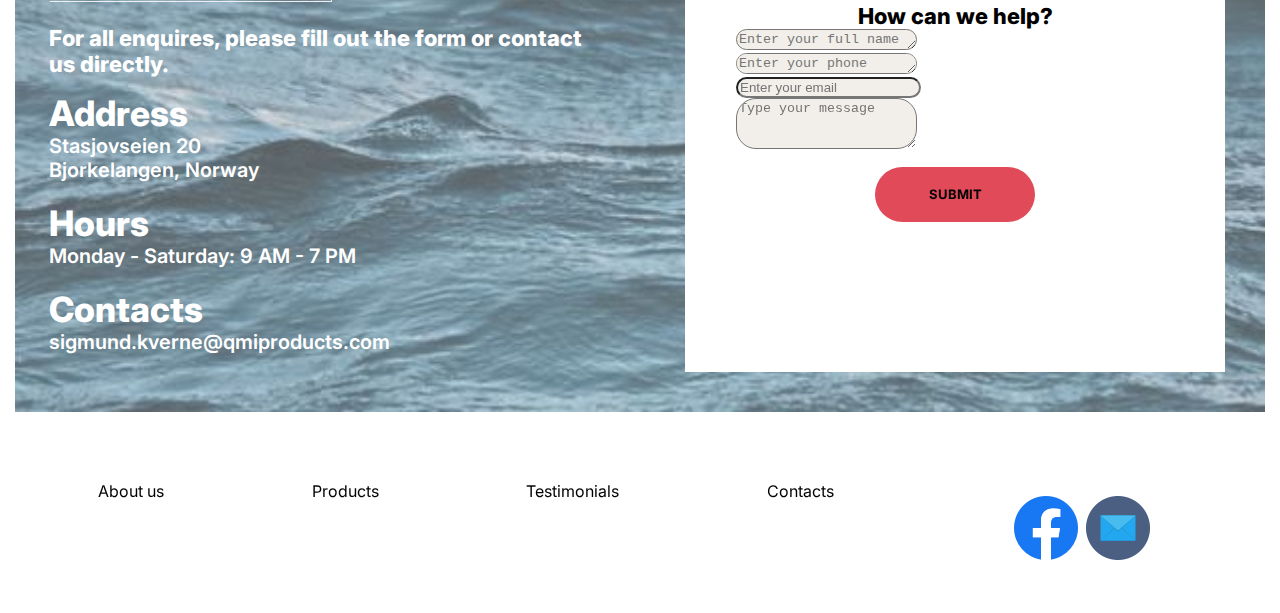
==== commit eb826812: "Formatting corrected" ====
--- a/index.html
+++ b/index.html
@@ -31,8 +31,15 @@
             <p id="qmi">qmi products</p>
             <p id="as-ice">slippery as "wet ice on wet ice"</p>
             <div>
-                <a href="#contacts"><button type="button" class="btn btn-danger button">Contact us</button></a>
-                <a href="#about"><button type="button" class="btn btn-outline-danger">Learn more</button></a>
+               <!--<form style="display: inline" action="#contacts" method="get">
+                    <button type="button" class="btn btn-danger button">Contact us</button>
+                </form>
+                <form style="display: inline" action="#about" method="get">
+                    <button type="button" class="btn btn-outline-danger">Learn more</button>
+                </form>--> 
+                
+                <a href="#contacts" role="button" class="btn btn-danger button">Contact us</a>
+                <a href="#about" role="button" class="btn btn-outline-danger">Learn more</a>
             </div>
         </div>
     </header>
@@ -57,9 +64,7 @@
                     <h3 class="header-products">Marine</h3>
                     <p class="text-products">Far far away, behind the word mountains, far from the countries Vokalia and
                         Consonantia, there live the blind texts.</p>
-                    <a href="#">
-                        <button class="learn-more-button">Learn more</button>
-                    </a>
+                    <a href="#contacts" role="button" class="learn-more-button">Learn more</a>
                 </article>
                 <article class="products">
 
@@ -67,18 +72,14 @@
                     <h3 class="header-products">Cars</h3>
                     <p class="text-products">Far far away, behind the word mountains, far from the countries Vokalia and
                         Consonantia, there live the blind texts.</p>
-                    <a href="#">
-                        <button class="learn-more-button">Learn more</button>
-                    </a>
+                    <a href="#contacts" role="button" class="learn-more-button">Learn more</a>
                 </article>
                 <article class="products">
                     <img src="img/bike.jpg" alt="Harely Davidson">
                     <h3 class="header-products">Vehicles</h3>
                     <p class="text-products">Far far away, behind the word mountains, far from the countries Vokalia and
                         Consonantia, there live the blind texts.</p>
-                    <a href="#">
-                        <button class="learn-more-button">Learn more</button>
-                    </a>
+                    <a href="#contacts" role="button" class="learn-more-button">Learn more</a>
                 </article>
             </div>
         </section>
@@ -98,13 +99,14 @@
                     <p class="customer-name">Barber Ship Management</p>
                     <div class="rev-slides-container">
                         <q>
-                        Far far away, behind the word mountains, far from the countries Vokalia and
-                        Consonantia, there live the blind texts. Separated they live in Bookmarksgrove right at the
-                        coast of the Semantics, a large language ocean. A small river named Duden flows by their place
-                        and supplies it with the necessary regelialia.
+                            Far far away, behind the word mountains, far from the countries Vokalia and
+                            Consonantia, there live the blind texts. Separated they live in Bookmarksgrove right at the
+                            coast of the Semantics, a large language ocean. A small river named Duden flows by their
+                            place
+                            and supplies it with the necessary regelialia.
                         </q>
                     </div>
-                    
+
                 </div>
 
                 <div class="rev-slides">
@@ -112,8 +114,10 @@
                     <p class="customer-name">Sea Pride</p>
                     <div class="rev-slides-container">
                         <q>
-                            Far far away, behind the word mountains, far from the countries Vokalia and Consonantia, there live the blind texts. Separated they live in Bookmarksgrove right at the
-                            coast of the Semantics, a large language ocean. A small river named Duden flows by their place
+                            Far far away, behind the word mountains, far from the countries Vokalia and Consonantia,
+                            there live the blind texts. Separated they live in Bookmarksgrove right at the
+                            coast of the Semantics, a large language ocean. A small river named Duden flows by their
+                            place
                             and supplies it with the necessary regelialia.
                         </q>
                     </div>
@@ -126,7 +130,8 @@
                         <q>
                             Far far away, behind the word mountains, far from the countries Vokalia and
                             Consonantia, there live the blind texts. Separated they live in Bookmarksgrove right at the
-                            coast of the Semantics, a large language ocean. A small river named Duden flows by their place
+                            coast of the Semantics, a large language ocean. A small river named Duden flows by their
+                            place
                             and supplies it with the necessary regelialia.</q>
                     </div>
                 </div>
@@ -182,7 +187,7 @@
                 </div>
                 <div class="mb-3">
                     <label for="input-email" class="form-label"></label>
-                    <input type="email" class="form-control" id="input-email" aria-describedby="emailHelp"
+                    <input type="email" class="form-control" id="input-email"
                         placeholder="Enter your email">
                 </div>
 
--- a/css/index.css
+++ b/css/index.css
@@ -1,539 +1,461 @@
 @import url("https://fonts.googleapis.com/css2?family=Inter:wght@200;300;600;800 &display=swap");
 :root {
-  font-family: "Inter", sans-serif;
-  --main-color: rgb(235,235,235);
-}
-
-h2, h3, p, a, div, article, nav, section {
-    margin: 0;
-    padding: 0;
+	font-family: "Inter", sans-serif;
+	--main-color: rgb(235, 235, 235);
+}
+
+h2,
+h3,
+p,
+a,
+div,
+article,
+nav,
+section {
+	margin: 0;
+	padding: 0;
 }
 
 :root {
-    --menu-color: rgb(0,0,0); 
-    --menu-hover-color: rgb(31,92,138); 
-    --banner-color: rgb(251,247,245); 
-    --contact-form-color: rgb(251,247,245); 
-    --background-color:  rgb(138, 132, 132);  
-    --about-h-color: rgb(31,92,138); 
-    --main-text-color:  rgba(0, 0, 0, 0.664);
-    --products-back-color: rgb(235,235,235);
-    --footer-font-color: rgb(0,0,0);
-    scroll-behavior: smooth;
+	--menu-color: rgb(0, 0, 0);
+	--menu-hover-color: rgb(31, 92, 138);
+	--banner-color: rgb(251, 247, 245);
+	--contact-form-color: rgb(251, 247, 245);
+	--background-color: rgb(138, 132, 132);
+	--about-h-color: rgb(31, 92, 138);
+	--main-text-color: rgba(0, 0, 0, 0.664);
+	--products-back-color: rgb(235, 235, 235);
+	--footer-font-color: rgb(0, 0, 0);
+	scroll-behavior: smooth;
 }
 
 body {
-    max-width: 1500px;
-    margin: auto;
+	max-width: 1500px;
+	margin: auto;
 }
 
 nav {
-    padding: 20px 15px 20px 15px;
-    color: var(--background-color);
-}
-
+	padding: 20px 15px 20px 15px;
+	color: var(--background-color);
+}
 
 #burger-checkbox {
-    display: none;
+	display: none;
 }
 
 .burger-menu-icon {
-    font-size: 2rem;
+	font-size: 2rem;
 }
 
 header nav .menu {
-    display: none;
-}
-
-header nav input:checked ~ .menu {
-    display: block;
+	display: none;
+}
+
+header nav input:checked~.menu {
+	display: block;
 }
 
 .menu a {
-    font-family: "Inter", sans-serif;
-    font-size: 2em;
-    font-weight: 600;
-    color: rgba(0, 0, 0, 0.664);
-    text-decoration: none;
-    border: 1px solid transparent;
-    display: block;
-    padding: 3px;
-    margin-top: 20px;
-    margin-left: 10px;
-    margin-right: 10px;
+	font-family: "Inter", sans-serif;
+	font-size: 2em;
+	font-weight: 600;
+	color: rgba(0, 0, 0, 0.664);
+	text-decoration: none;
+	border: 1px solid transparent;
+	display: block;
+	padding: 3px;
+	margin-top: 20px;
+	margin-left: 10px;
+	margin-right: 10px;
 }
 
 .menu a:hover {
-    color: var(--menu-hover-color);
+	color: var(--menu-hover-color);
 }
 
 a {
-    text-decoration: none;
+	text-decoration: none;
 }
 
 .main-logo img {
-  width: 150px;
+	width: 150px;
 }
 
 @media(min-width: 530px) {
-    header nav {
-        display: flex;
-    }
-
-    header nav input:checked ~ .menu {
-        display: flex;
-    }
-
-    .burger-menu-icon {
-        display: none;
-    }
-
-    header nav .menu {
-        display: flex;
-        flex: 1;
-        justify-content: space-around;
-    }
-
+	header nav {
+		display: flex;
+	}
+	header nav input:checked~.menu {
+		display: flex;
+	}
+	.burger-menu-icon {
+		display: none;
+	}
+	header nav .menu {
+		display: flex;
+		flex: 1;
+		justify-content: space-around;
+	}
 }
 
 #banner {
-    color: var(--banner-color);
-    background-image: url(../img/hands-on-ice.jpg);
-    background-size: cover;
-    background-position: center;
-    min-height: 800px;
-    display: flex;
-    align-items: flex-start;
-    justify-content: center;
-    flex-direction: column;
-    opacity: 0.9;
-    top: 0;
-    left: 0;
-    bottom: 0;
-    right: 0;
-    z-index: -1;
-    background-blend-mode: multiply;
-    background-color: var(--background-color);
+	color: var(--banner-color);
+	background-image: url(../img/hands-on-ice.jpg);
+	background-size: cover;
+	background-position: center;
+	min-height: 800px;
+	display: flex;
+	align-items: flex-start;
+	justify-content: center;
+	flex-direction: column;
+	opacity: 0.9;
+	top: 0;
+	left: 0;
+	bottom: 0;
+	right: 0;
+	z-index: -1;
+	background-blend-mode: multiply;
+	background-color: var(--background-color);
 }
 
 #qmi {
-    font-size: 78px;
-    font-weight: 600;
-    text-transform: uppercase;
+	font-size: 78px;
+	font-weight: 600;
+	text-transform: uppercase;
 }
 
 #as-ice {
-    font-size: 30px;
-    text-transform: uppercase;
-    margin-bottom: 34px;
+	font-size: 30px;
+	text-transform: uppercase;
+	margin-bottom: 34px;
 }
 
 .btn-danger {
-    border-radius: 25px;
-    height: 50px;
-    width: 158px;
-    margin-left: 30px;
+	border-radius: 25px;
+	height: 50px;
+	width: 158px;
+	margin-left: 30px;
+	line-height: 30px;
 }
 
 .btn-outline-danger {
-    border-radius: 25px;
-    border-color: rgb(255,255,255);
-    height: 50px;
-    width: 158px;
-    margin-left: 30px;
-}
-
+	border-radius: 25px;
+	border-color: rgb(255, 255, 255);
+	height: 50px;
+	width: 158px;
+	margin-left: 30px;
+	line-height: 30px;
+}
 
 #banner p {
-    padding-left: 30px;
-}
-
+	padding-left: 30px;
+}
 
 #about {
-    padding: 130px 10px 65px 20px;
-    border: 1px solid transparent;
+	padding: 130px 10px 65px 20px;
+	border: 1px solid transparent;
 }
 
 .about-header {
-    font-size: 50px;
-    font-weight: 800;
-    color: var(--about-h-color);
-    display: flex;
-    justify-content: center;
-}
-
+	font-size: 50px;
+	font-weight: 800;
+	color: var(--about-h-color);
+	display: flex;
+	justify-content: center;
+}
 
 .about-text {
-    font-size: 20px;
-    font-weight: 400;
-    text-align: justify;
-    color: var(--main-text-color);
-    padding: 0 0px 30px 30px;
-    display: flex;
-    justify-content: flex-start; 
-    line-height: 200%;
+	font-size: 20px;
+	font-weight: 400;
+	text-align: justify;
+	color: var(--main-text-color);
+	padding: 0 0px 30px 30px;
+	display: flex;
+	justify-content: flex-start;
+	line-height: 200%;
 }
 
 .about-img {
-    width: 90%;
-    margin: auto;
-    display: block;
+	width: 90%;
+	margin: auto;
+	display: block;
 }
 
 @media(min-width: 850px) {
-    #about {
-        display: grid;
-        grid-gap: 10px;
-        grid-template-columns: 1fr 2fr;
-        justify-content: center;
-    }
-
-    .about-header {
-        grid-column: 1;
-        grid-row: 1;
-    }
-
-
-    .about-text {
-        grid-column: 1;
-        grid-row: 3;
-    }
-
-    .about-img {
-        grid-column: 2;
-        grid-row: 1 / span 3;
-        justify-self: start;
-    }
+	#about {
+		display: grid;
+		grid-gap: 10px;
+		grid-template-columns: 1fr 2fr;
+		justify-content: center;
+	}
+	.about-header {
+		grid-column: 1;
+		grid-row: 1;
+	}
+	.about-text {
+		grid-column: 1;
+		grid-row: 3;
+	}
+	.about-img {
+		grid-column: 2;
+		grid-row: 1 / span 3;
+		justify-self: start;
+	}
 }
 
 #products {
-    background-color: var(--products-back-color);
-    padding: 0 24px 0 24px;
-    padding-bottom: 50px;
+	background-color: var(--products-back-color);
+	padding: 0 24px 0 24px;
+	padding-bottom: 50px;
 }
 
 .products img {
-    width: 350px;
-    padding: 20px;
-}
+	width: 350px;
+	padding: 20px;
+}
+
 .products-header {
-    font-size: 50px;
-    font-weight: 800;
-    padding-top:30px;
-    color: var(--about-h-color);
-    display: flex;
-    justify-content: center;
+	font-size: 50px;
+	font-weight: 800;
+	padding-top: 30px;
+	color: var(--about-h-color);
+	display: flex;
+	justify-content: center;
 }
 
 .products-subtext {
-    font-size: 30px;
-    text-align: center;
-    padding-top: 30px;
+	font-size: 30px;
+	text-align: center;
+	padding-top: 30px;
 }
 
 #products-hr {
-    width: 110px;
-    align-self: center;
-    margin: auto;
-    height: 2px; 
-    color:rgb(14, 12, 12); 
-    opacity: 1;
+	width: 110px;
+	align-self: center;
+	margin: auto;
+	height: 2px;
+	color: rgb(14, 12, 12);
+	opacity: 1;
 }
 
 .products-text {
-    font-size: 18px;
-    display: flex;
-    justify-content: center;
-    padding-top: 30px;
+	font-size: 18px;
+	display: flex;
+	justify-content: center;
+	padding-top: 30px;
 }
 
 .products {
-    margin-top: 50px;
-    padding: 15px;
-    display: flex;
-    flex-direction: column;
-    justify-content: center;
-    align-items: center;
-    margin-bottom: 50px;
-    background-color: rgb(255,255,255);
-   
+	margin-top: 50px;
+	padding: 15px;
+	display: flex;
+	flex-direction: column;
+	justify-content: center;
+	align-items: center;
+	margin-bottom: 50px;
+	background-color: rgb(255, 255, 255);
 }
 
 .header-products {
-    font-size: 30px;
-    color: rgb(0,0,0);
-    text-align: center;
-    display: flex;
-    justify-content: center;
+	font-size: 30px;
+	color: rgb(0, 0, 0);
+	text-align: center;
+	display: flex;
+	justify-content: center;
 }
 
 .text-products {
-    font-size: 17px;
-    text-align: center;
-    color: var(--main-text-color);
-    padding-bottom: 20px;
-    display: flex;
-    justify-content: center;
+	font-size: 17px;
+	text-align: center;
+	color: var(--main-text-color);
+	padding-bottom: 20px;
+	display: flex;
+	justify-content: center;
 }
 
 .learn-more-button {
-    font-size: 11px;
-    font-weight: bold;
-    text-transform: uppercase;
-    color: rgb(255,255,255);
-    background-color: rgb(31,92,138);
-    margin-top: 15px;
-    margin-bottom: 15px;
-    border: 1px hidden;
-    width: 170px;
-    height: 50px;
-    border-radius: 30px;
-    display: flex;
-    justify-content: center;
-    align-items: center;
-    align-self: center;
-}
-
+	font-size: 11px;
+	font-weight: bold;
+	text-transform: uppercase;
+	color: rgb(255, 255, 255);
+	background-color: rgb(31, 92, 138);
+	margin-top: 15px;
+	margin-bottom: 15px;
+	border: 1px hidden;
+	width: 170px;
+	height: 50px;
+	border-radius: 30px;
+	display: flex;
+	justify-content: center;
+	align-items: center;
+	align-self: center;
+}
 
 .learn-more-button a {
-    text-decoration: none;
-    color: #ffffff;
+	text-decoration: none;
+	color: #ffffff;
 }
 
 @media (min-width: 780px) {
-    .products-list {
-        display: grid;
-        grid-template-columns: repeat(2, 1fr);
-        grid-gap: 30px;
-    }
+	.products-list {
+		display: grid;
+		grid-template-columns: repeat(2, 1fr);
+		grid-gap: 30px;
+	}
 }
 
 @media (min-width: 900px) {
-    .products-list {
-        grid-template-columns: repeat(3, 1fr);
-    }
-}
-
-
-
-/*
-.testimonials{
-    width: 1170px;
-    height: 485px;
-    top: 567px;
-    margin: auto;
-}
-
-.testimonials-slider{
-    width: 1170px;
-    top: 65px;
-}
-
-.testimonials-text{
-    color:#A5C752;
-    font-size: 37px;
-    font-weight: 700;
-    text-align: center;
-    letter-spacing: .042em;
-    margin: auto;
-    position: relative;
-    top: 11px;
-}
-
-.testimonials-img{
-    width: 120px;
-    height: 120px;
-    border-radius: 100px;
-    display: flex;
-    justify-content: center;
-    margin: auto;
-}
-
-
-.costumer-name{
-    color:#74675a;
-    font-size: 25px;
-    font-weight: 700;
-    text-align: center;
-    letter-spacing: .042em;
-    margin: auto;
-    position: relative;
-    top: 35px;
-}
-
-.costumer-text{
-    line-height: 1.6;
-    font-weight: 400;
-    text-decoration: none;
-    font-style: normal;
-    letter-spacing: .05em;
-    color: #74675a;
-    text-align: center;
-    margin-top: 70px;
-}
-
+	.products-list {
+		grid-template-columns: repeat(3, 1fr);
+	}
+}
+
+#contacts {
+	margin: 50px 15px 0 15px;
+	text-align: left;
+	background-image: url(../img/sea.jpeg);
+	background-size: cover;
+	background-position: center;
+	min-height: 500px;
+	color: rgb(255, 255, 255)
+}
+
+.contacts-main {
+	display: flex;
+	flex-direction: column;
+	padding: 0 24px 0 34px;
+	align-items: flex-start;
+}
+
+.contacts-main h3 {
+	font-size: 35px;
+	font-weight: 800;
+}
+
+.contacts-main a {
+	color: rgb(255, 255, 255);
+	font-size: 20px;
+	font-weight: 600;
+}
+
+.contacts-header {
+	font-size: 50px;
+	font-weight: 800;
+	padding-top: 15px;
+	display: flex;
+	justify-content: flex-start;
+}
+
+.contacts-subtext p {
+	font-size: 20px;
+	font-weight: 600;
+}
+
+#hr {
+	width: 50%;
+	text-align: left;
+	margin-left: 0;
+	height: 5px;
+	color: rgb(255, 255, 255);
+	opacity: 1;
+}
+
+.contacts-text {
+	font-size: 22px;
+	font-weight: 800;
+	margin: 15px 0 15px 0;
+	display: flex;
+	justify-content: flex-start;
+}
+
+.contacts-data {
+	font-size: 17px;
+	display: flex;
+	justify-content: flex-end;
+}
+
+.location-img {
+	width: 100%;
+	margin: auto;
+	display: block;
+	padding: 15px 0 15px 0;
+}
+
+form {
+	font-size: 14px;
+	border: 1px solid transparent;
+	padding: 50px;
+	margin: 40px;
+	text-align: left;
+	background-color: white
+}
+
+.form-control {
+	border-radius: 20px;
+	background-color: rgb(242, 239, 234) !important;
+}
+
+#contacts-help {
+	color: rgb(0, 0, 0);
+	font-size: 22px;
+	font-weight: 800;
+	text-align: center;
+}
 
 @media (min-width: 780px) {
-    .testimonials {
-        display: grid;
-        grid-template-columns: repeat(2, 1fr);
-        grid-gap: 30px;
-    }
-}
-
-@media (min-width: 900px) {
-    .testimonials {
-        grid-template-columns: repeat(3, 1fr);
-    }
-}
-*/
-
-
-#contacts {
-    margin: 50px 15px 0 15px;
-    text-align: left;
-    background-image: url(../img/sea.jpeg);
-    background-size: cover;
-    background-position: center;
-    min-height: 500px;
-    color: rgb(255,255,255)
-}
-
-.contacts-main {
-    display: flex;
-    flex-direction: column;
-    padding: 0 24px 0 34px;
-    align-items: flex-start;
-}
-
-.contacts-main h3 {
-    font-size: 35px;
-    font-weight: 800;
-}
-.contacts-main a {
-    color: rgb(255,255,255);
-    font-size: 20px;
-    font-weight: 600;
-}
-
-.contacts-header {
-    font-size: 50px;
-    font-weight: 800;
-    padding-top: 15px;
-    display: flex;
-    justify-content: flex-start;
-}
-.contacts-subtext p {
-    font-size: 20px;
-    font-weight: 600;
-}
-
-#hr {
-    width:50%;
-    text-align:left;
-    margin-left:0; 
-    height:5px; 
-    color:rgb(255,255,255); 
-    opacity:1;
-}
-
-.contacts-text {
-    font-size: 22px;
-    font-weight: 800;
-    margin: 15px 0 15px 0;
-    display: flex;
-    justify-content: flex-start;
-}
-
-.contacts-data {
-    font-size: 17px;
-    display: flex;
-    justify-content: flex-end;
-}
-
-.location-img {
-    width: 100%;
-    margin: auto;
-    display: block;
-    padding: 15px 0 15px 0;
-}
-
-form {
-    font-size: 14px;
-    border: 1px solid transparent;
-    padding: 50px;
-    margin: 40px;
-    text-align: left;
-    background-color: white
-}
-.form-control {
-    border-radius: 20px;
-    background-color: rgb(242,239,234) !important;
-}
-
-#contacts-help {
-    color: rgb(0,0,0);
-    font-size: 22px;
-    font-weight: 800;
-    text-align: center;
-}
-
-@media (min-width: 780px) {
-    #contacts {
-        display: grid;
-        grid-gap: 10px;
-        grid-template-columns: 1fr 1fr;
-        justify-content: center;
-    }
+	#contacts {
+		display: grid;
+		grid-gap: 10px;
+		grid-template-columns: 1fr 1fr;
+		justify-content: center;
+	}
 }
 
 .form-btn {
-    background-color: rgb(224,74,89);
-    font-family: "Inter", bold;
-    font-size: 13px;
-    text-align: center;
-    border: 1px hidden;
-    width: 160px;
-    height: 55px;
-    border-radius: 30px;
-    font-weight: bold;
-    text-transform: uppercase;
-    margin: 15px auto 30px auto;
-    border-radius: 30px;
-    display: flex;
-    justify-content: center;
-    justify-self: start;
-    align-items: center;
+	background-color: rgb(224, 74, 89);
+	font-family: "Inter", bold;
+	font-size: 13px;
+	text-align: center;
+	border: 1px hidden;
+	width: 160px;
+	height: 55px;
+	border-radius: 30px;
+	font-weight: bold;
+	text-transform: uppercase;
+	margin: 15px auto 30px auto;
+	border-radius: 30px;
+	display: flex;
+	justify-content: center;
+	justify-self: start;
+	align-items: center;
 }
 
 #footer-menu {
-    /*background-color: var(--footer-back-color);*/
-    padding: 65px 24px 30px 24px;
+	padding: 65px 24px 30px 24px;
 }
 
 #footer-menu a {
-    color: var(--footer-font-color);
-    text-decoration: none;
-    border: 1px solid transparent;
-    padding: 3px;
-    display: block;
-    text-align: center;
+	color: var(--footer-font-color);
+	text-decoration: none;
+	border: 1px solid transparent;
+	padding: 3px;
+	display: block;
+	text-align: center;
 }
 
 #footer-menu a:hover {
-    color: var(--menu-hover-color);
+	color: var(--menu-hover-color);
 }
 
 .footer-socials {
-    display: flex;
-    margin-bottom: 15px 32px 15px 32px;
-}
-
+	display: flex;
+	margin: 15px 32px 15px 32px;
+}
 
 @media (min-width: 600px) {
-    #footer-menu {
-        display: flex;
-        flex-direction: row;
-        justify-content: space-around;
-    }
-}
+	#footer-menu {
+		display: flex;
+		flex-direction: row;
+		justify-content: space-around;
+	}
+}--- a/css/testimonials.css
+++ b/css/testimonials.css
@@ -1,134 +1,150 @@
 @import url("https://fonts.googleapis.com/css2?family=Inter:wght@200;300;600;800 &display=swap");
+:root {
+	font-family: "Inter", sans-serif;
+	--main-text-color: rgba(0, 0, 0, 0.664);
+}
 
-:root {
-    font-family: "Inter", sans-serif;
-    --main-text-color:  rgba(0, 0, 0, 0.664);
-}
 .customer-revs {
-  width: 100%;
-  margin: 0;
-  padding: 0;
-  font-family: "Inter", serif;
-  background-color: rgb(235,235,235);
+	width: 100%;
+	margin: 0;
+	padding: 0;
+	font-family: "Inter", serif;
+	background-color: rgb(235, 235, 235);
 }
 
 #testimonials {
-    font-family: "Inter", sans-serif;
-    font-size: 50px;
-    font-weight: 800;
-    color: var(--about-h-color);
-    display: flex;
-    justify-content: center;
-    padding-top: 30px;
+	font-family: "Inter", sans-serif;
+	font-size: 50px;
+	font-weight: 800;
+	color: var(--about-h-color);
+	display: flex;
+	justify-content: center;
+	padding-top: 30px;
 }
 
-.testimonials-img{
-    width: 120px;
-    height: 120px;
-    border-radius: 100px;
-    display: flex;
-    justify-content: center;
-    margin: auto;
+.testimonials-img {
+	width: 120px;
+	height: 120px;
+	border-radius: 100px;
+	display: flex;
+	justify-content: center;
+	margin: auto;
 }
+
 .customer-name {
-    font-family: "Inter", sans-serif;
-    font-size: 30px;
-    font-weight: 600;
-    color: rgba(0, 0, 0, 0.664);
-    margin-top: 30px;
+	font-family: "Inter", sans-serif;
+	font-size: 30px;
+	font-weight: 600;
+	color: rgba(0, 0, 0, 0.664);
+	margin-top: 30px;
 }
 
 q {
-  font-family: "Inter", sans-serif;
-  font-size: 17px;
-  text-align: center;
-  color: rgba(0, 0, 0, 0.664)
+	font-family: "Inter", sans-serif;
+	font-size: 17px;
+	text-align: center;
+	color: rgba(0, 0, 0, 0.664)
 }
 
 .customer-revs {
-  margin: 0 auto 0 auto;
+	margin: 0 auto 0 auto;
 }
 
 .rectangle {
-  width: 40%;
-  height: 100vh;
-  position: absolute;
-  right: 0;
-  top: 0;
-  bottom: 0;
+	width: 40%;
+	height: 100vh;
+	position: absolute;
+	right: 0;
+	top: 0;
+	bottom: 0;
 }
 
+
 /* slideshow container */
+
 .slideshow-container {
-  position: relative;
-  width: 60rem;
-  max-width: 80%;
-  margin: 0 auto;
+	position: relative;
+	width: 60rem;
+	max-width: 80%;
+	margin: 0 auto;
 }
 
+
 /* Slides */
+
 .rev-slides {
-  display: none;
-  padding: 2rem 5rem 0 5rem;
-  text-align: center;
+	display: none;
+	padding: 2rem 5rem 0 5rem;
+	text-align: center;
 }
 
 .rev-slides-container {
-  min-height: 5rem;
-  padding: 3.5rem 2.5rem 2rem 3.5rem;
+	min-height: 5rem;
+	padding: 3.5rem 2.5rem 2rem 3.5rem;
 }
 
+
 /* next & previous buttons */
+
 .prev,
 .next {
-  cursor: pointer;
-  position: absolute;
-  top: 55%;
-  width: auto;
-  margin-top: -1.875rem;
-  padding: 1rem;
-  color: rgba(0, 0, 0, 0.664);
-  font-weight: bold;
-  font-size: 3rem;
-  border-radius: 3px;
-  user-select: none;
-  transition: 0.4s;
+	cursor: pointer;
+	position: absolute;
+	top: 55%;
+	width: auto;
+	margin-top: -1.875rem;
+	padding: 1rem;
+	color: rgba(0, 0, 0, 0.664);
+	font-weight: bold;
+	font-size: 3rem;
+	border-radius: 3px;
+	user-select: none;
+	transition: 0.4s;
 }
 
+
 /* position the "next button" to the right */
+
 .next {
-  position: absolute;
-  right: 0;
-  border-radius: 3px;
+	position: absolute;
+	right: 0;
+	border-radius: 3px;
 }
 
+
 /* on hover, add a black bg color with a little bit see-through */
+
 .prev:hover,
 .next:hover {
-  background-color: rgba(0, 0, 0, 0.664);
-  color: rgb(255,255,255);
-  text-decoration: none;
+	background-color: rgba(0, 0, 0, 0.664);
+	color: rgb(255, 255, 255);
+	text-decoration: none;
 }
 
+
 /* the dot/bullet/indicator container */
+
 .dot-container {
-  text-align: center;
-  padding: 0 1.25rem;
+	text-align: center;
+	padding: 0 1.25rem;
 }
 
+
 /* the dots/bullets/indicators */
+
 .dot {
-  height: 0.9375rem;
-  width: 0.9375rem;
-  margin: 0 2px;
-  background-color: rgb(255,255,255);
-  border-radius: 50%;
-  display: inline-block;
-  transition: background-color 0.4s ease;
+	height: 0.9375rem;
+	width: 0.9375rem;
+	margin: 0 2px;
+	background-color: rgb(255, 255, 255);
+	border-radius: 50%;
+	display: inline-block;
+	transition: background-color 0.4s ease;
 }
 
+
 /* add bg color to the active dot/circle */
+
 .active {
-  background-color: rgba(0, 0, 0, 0.664);
-}
-
+	background-color: rgba(0, 0, 0, 0.664);
+}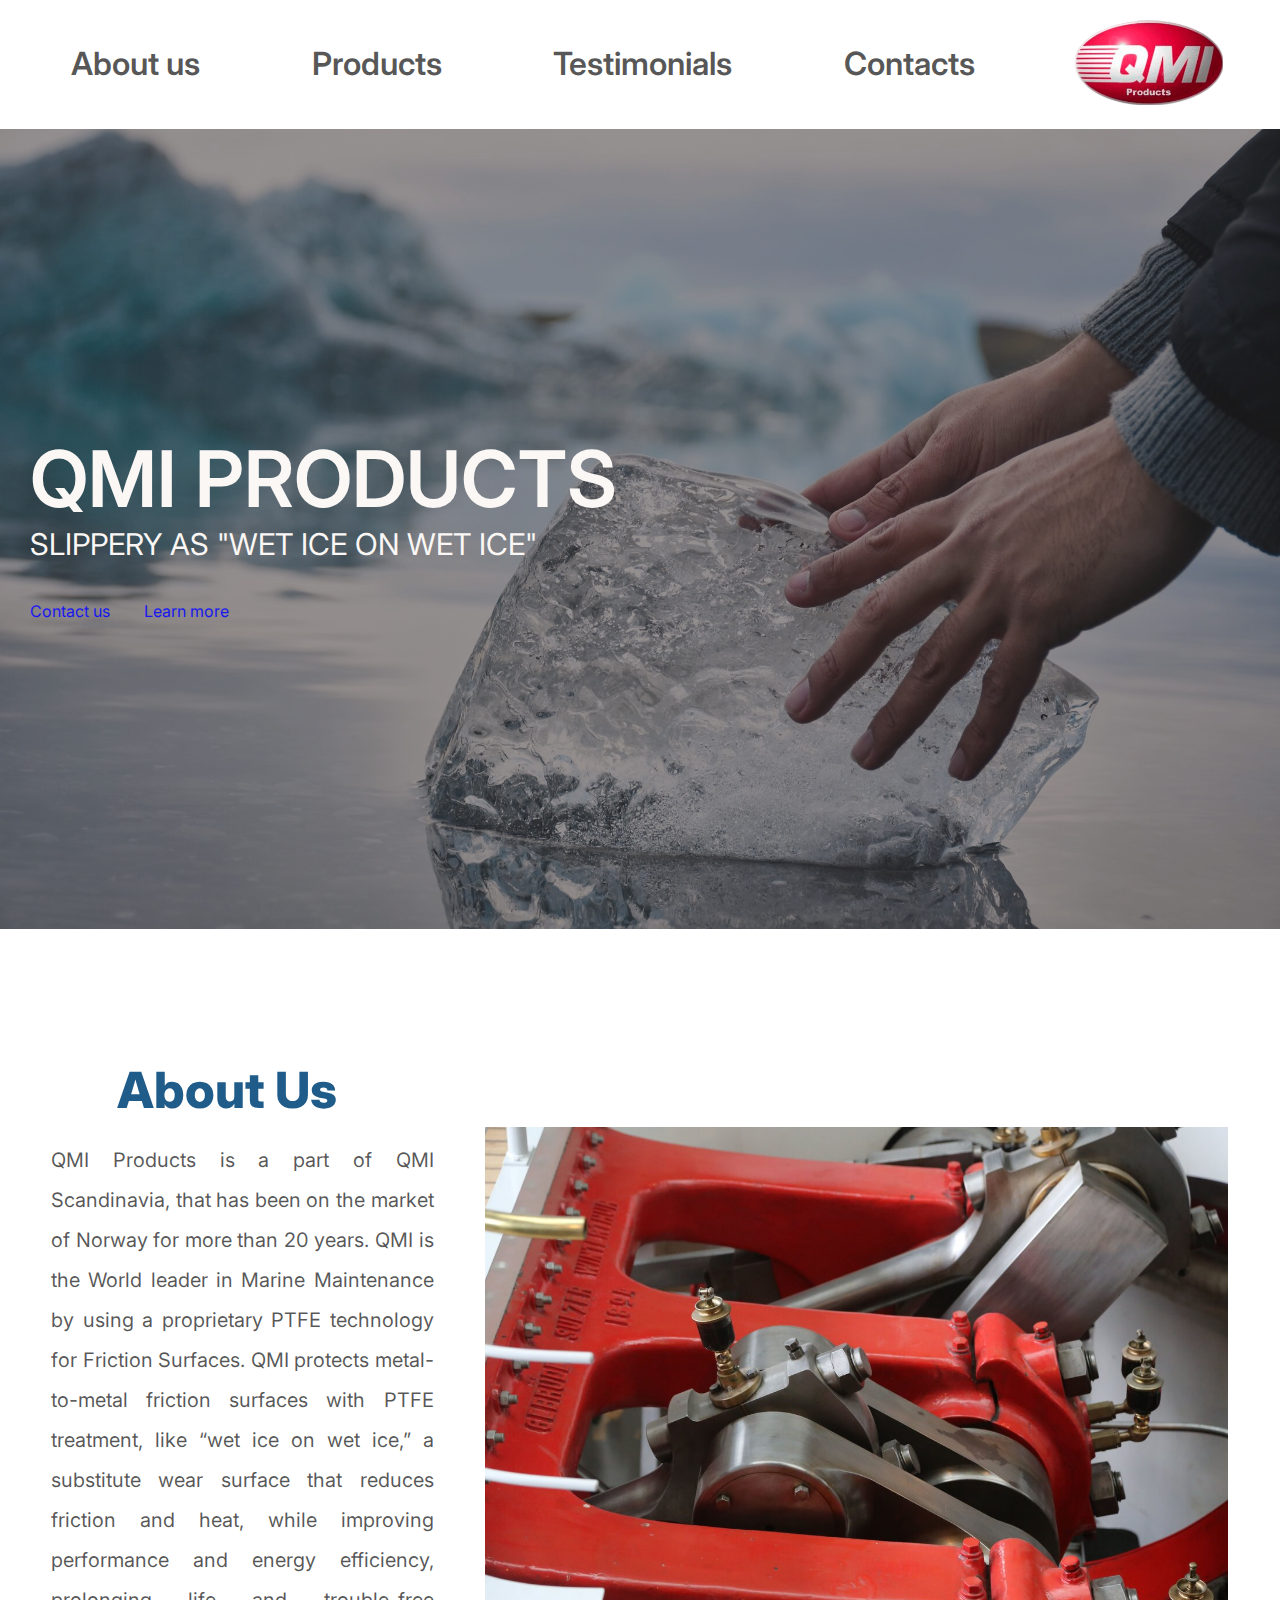
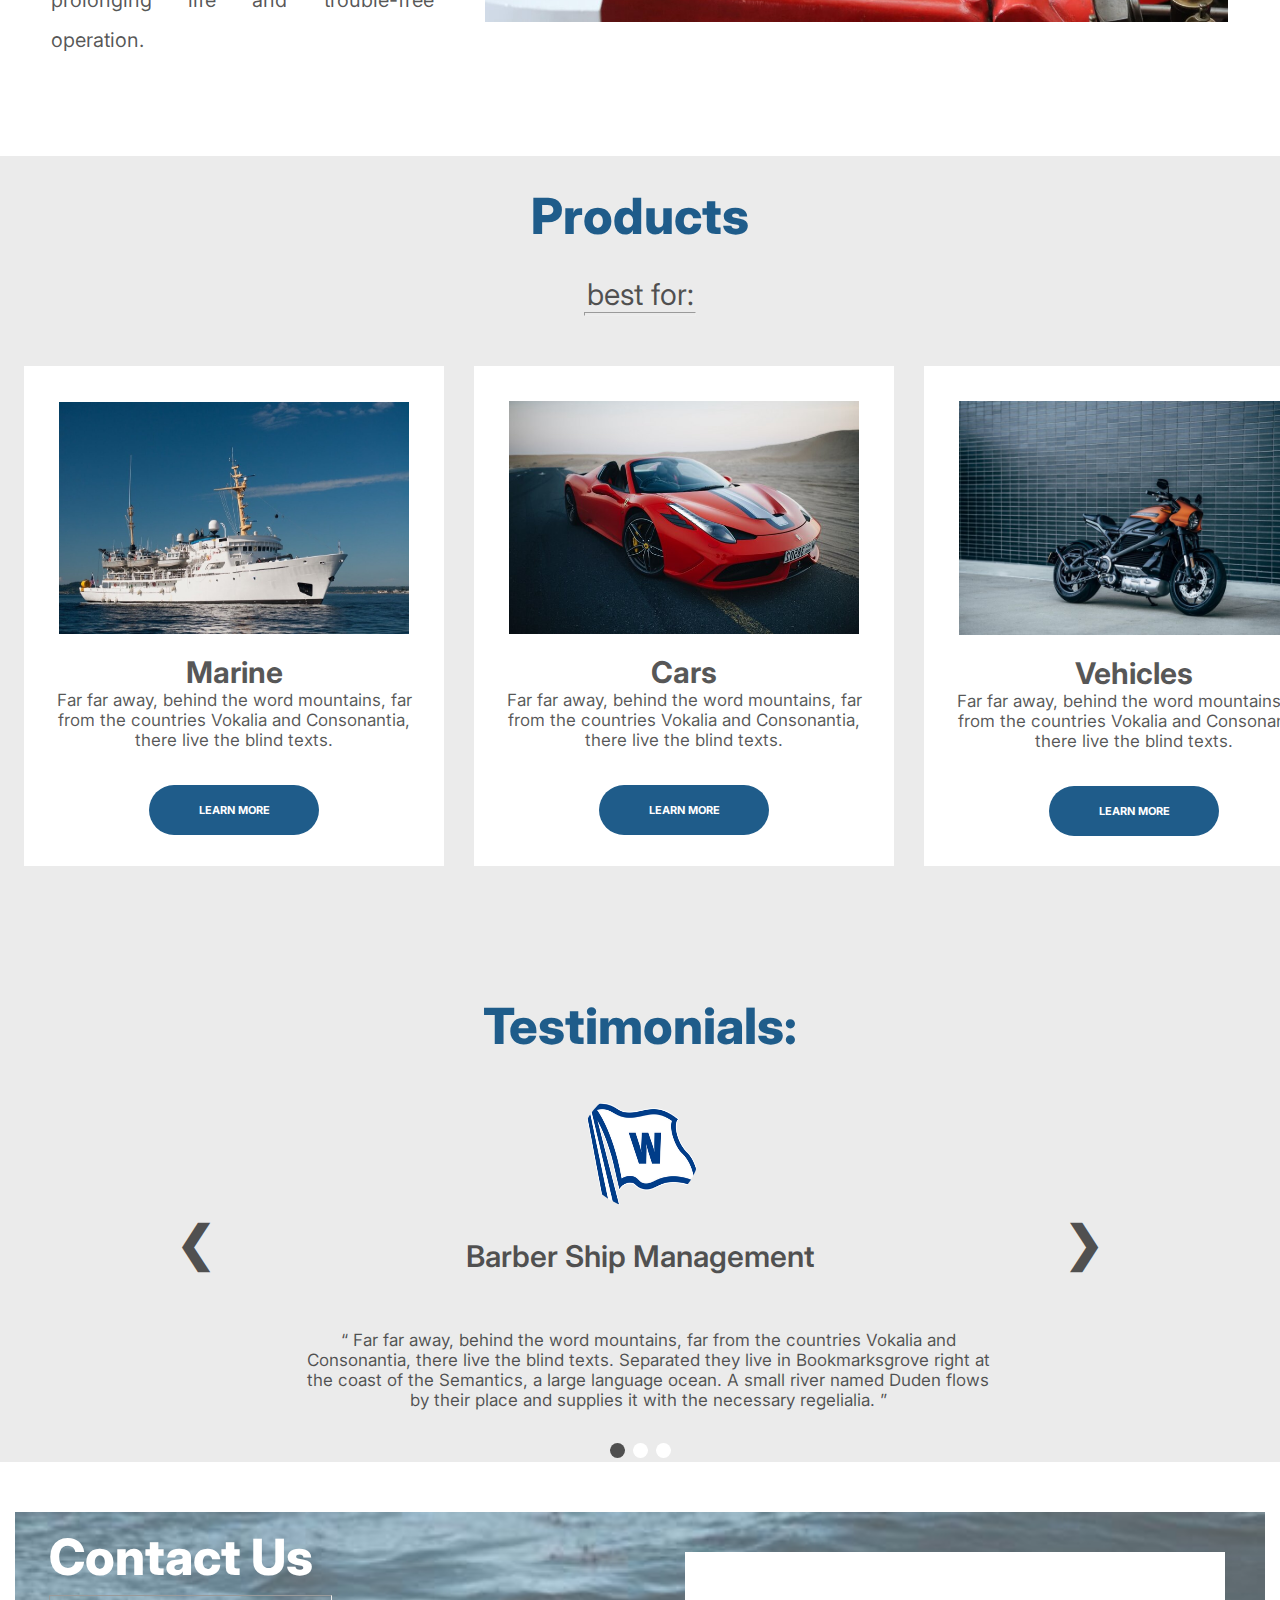
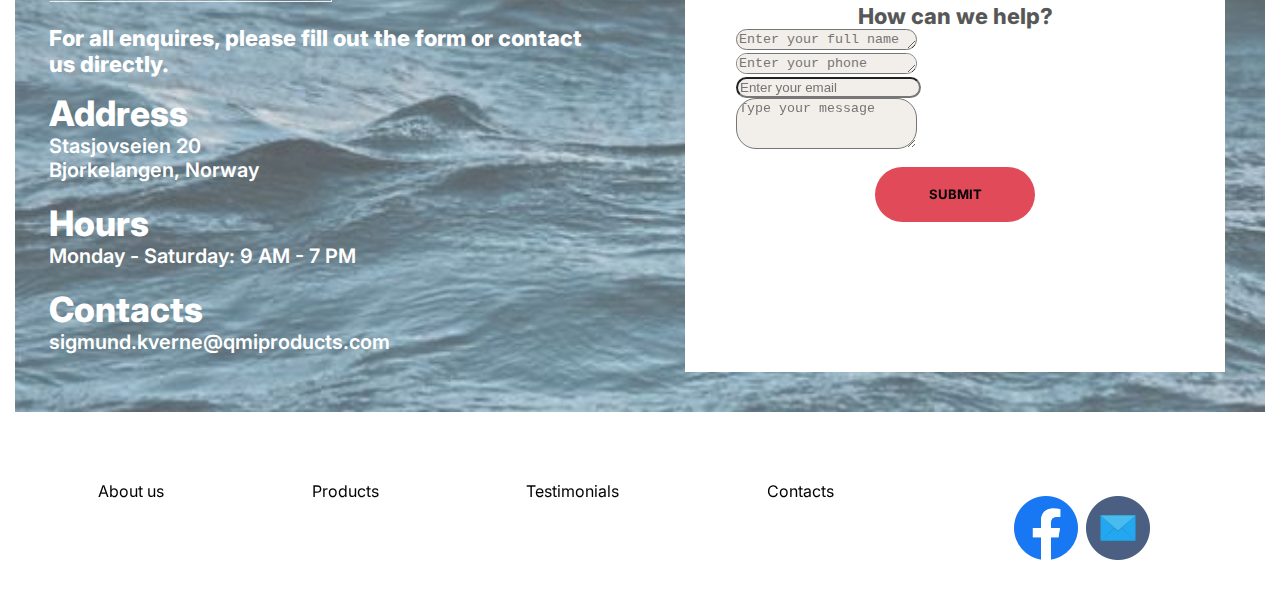
==== commit cc06b46a: "Errors removed" ====
--- a/index.html
+++ b/index.html
@@ -30,14 +30,7 @@
         <div id="banner">
             <p id="qmi">qmi products</p>
             <p id="as-ice">slippery as "wet ice on wet ice"</p>
-            <div>
-               <!--<form style="display: inline" action="#contacts" method="get">
-                    <button type="button" class="btn btn-danger button">Contact us</button>
-                </form>
-                <form style="display: inline" action="#about" method="get">
-                    <button type="button" class="btn btn-outline-danger">Learn more</button>
-                </form>--> 
-                
+            <div>  
                 <a href="#contacts" role="button" class="btn btn-danger button">Contact us</a>
                 <a href="#about" role="button" class="btn btn-outline-danger">Learn more</a>
             </div>
@@ -85,8 +78,7 @@
         </section>
 
         <section class="customer-revs">
-            <div class="rectangle"></div>
-
+            
             <!-- Slideshow container -->
             <div class="slideshow-container">
 
--- a/css/index.css
+++ b/css/index.css
@@ -226,7 +226,8 @@
 .products-subtext {
 	font-size: 30px;
 	text-align: center;
-	padding-top: 30px;
+    padding-top: 30px;
+    color: var(--main-text-color);
 }
 
 #products-hr {
@@ -258,7 +259,7 @@
 
 .header-products {
 	font-size: 30px;
-	color: rgb(0, 0, 0);
+	color: var(--main-text-color);
 	text-align: center;
 	display: flex;
 	justify-content: center;
@@ -396,7 +397,7 @@
 }
 
 #contacts-help {
-	color: rgb(0, 0, 0);
+	color: var(--main-text-color);
 	font-size: 22px;
 	font-weight: 800;
 	text-align: center;
--- a/css/testimonials.css
+++ b/css/testimonials.css
@@ -48,15 +48,6 @@
 
 .customer-revs {
 	margin: 0 auto 0 auto;
-}
-
-.rectangle {
-	width: 40%;
-	height: 100vh;
-	position: absolute;
-	right: 0;
-	top: 0;
-	bottom: 0;
 }
 
 
